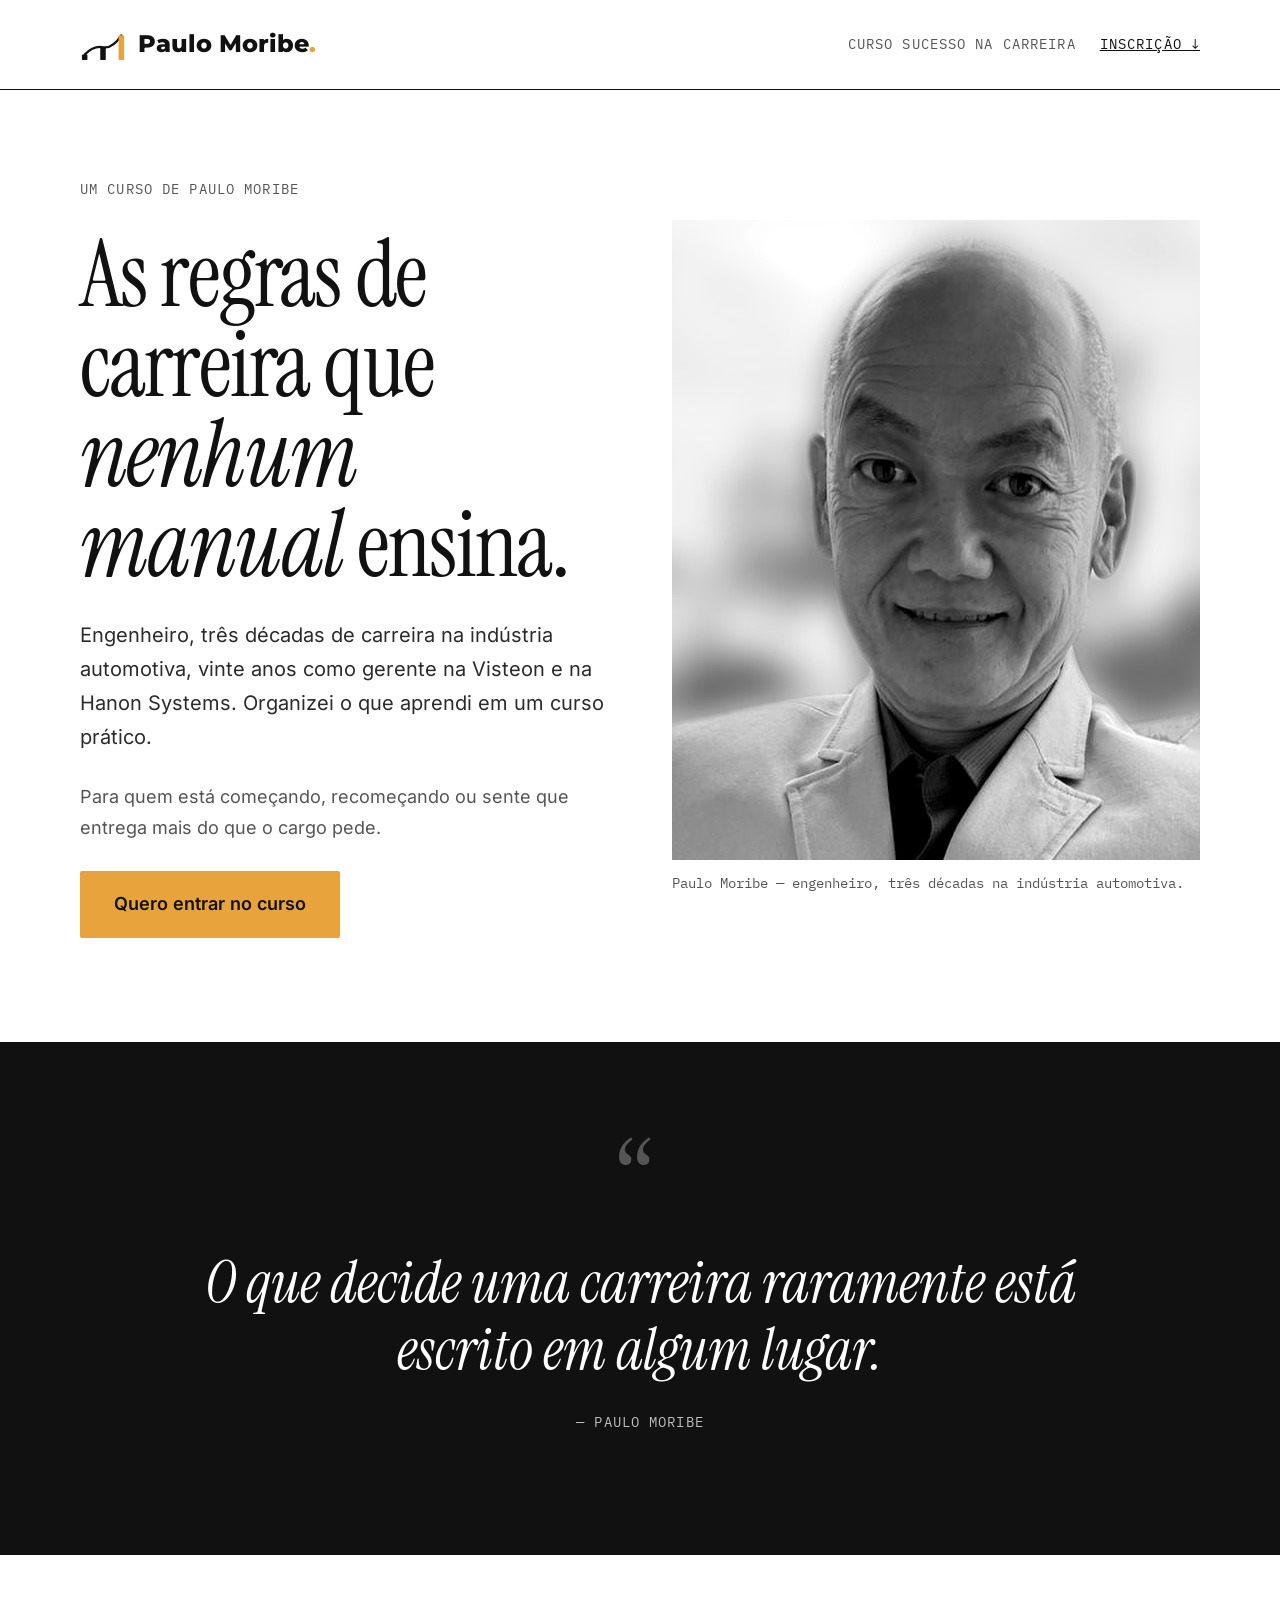
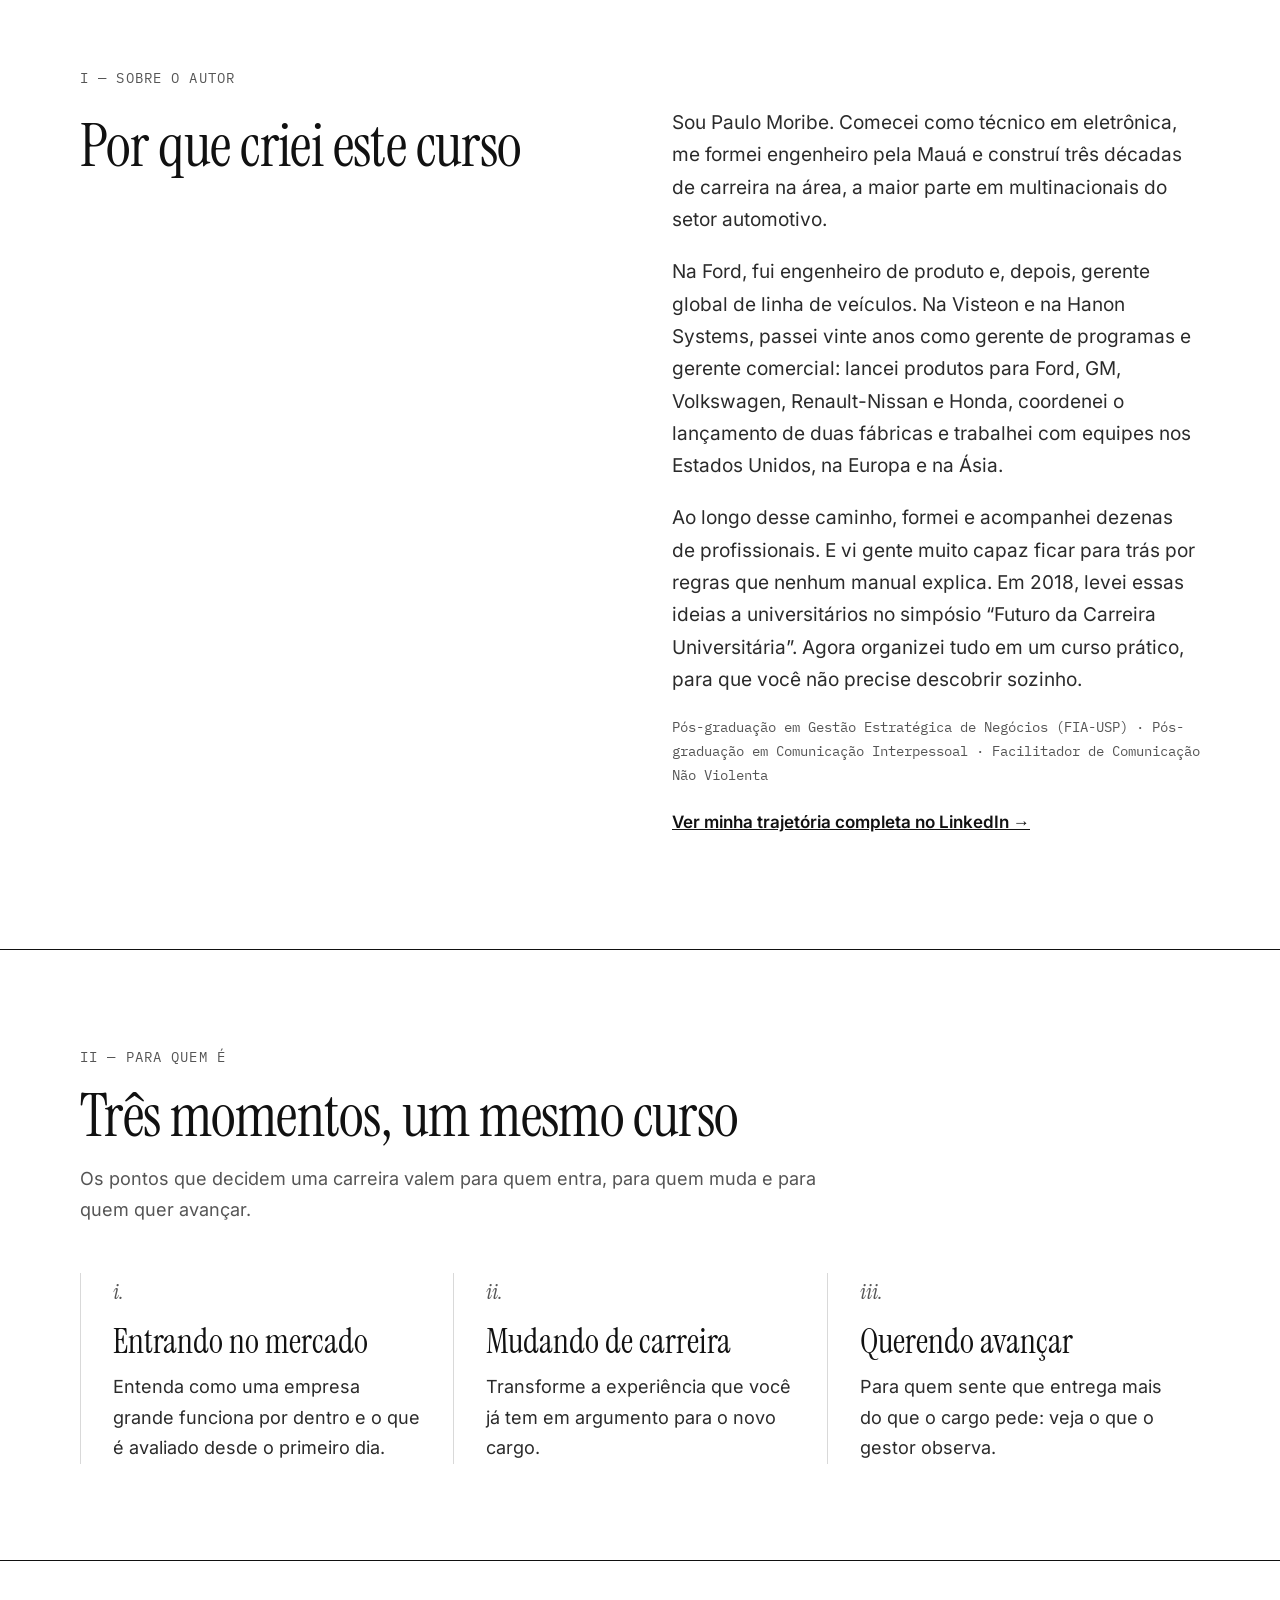
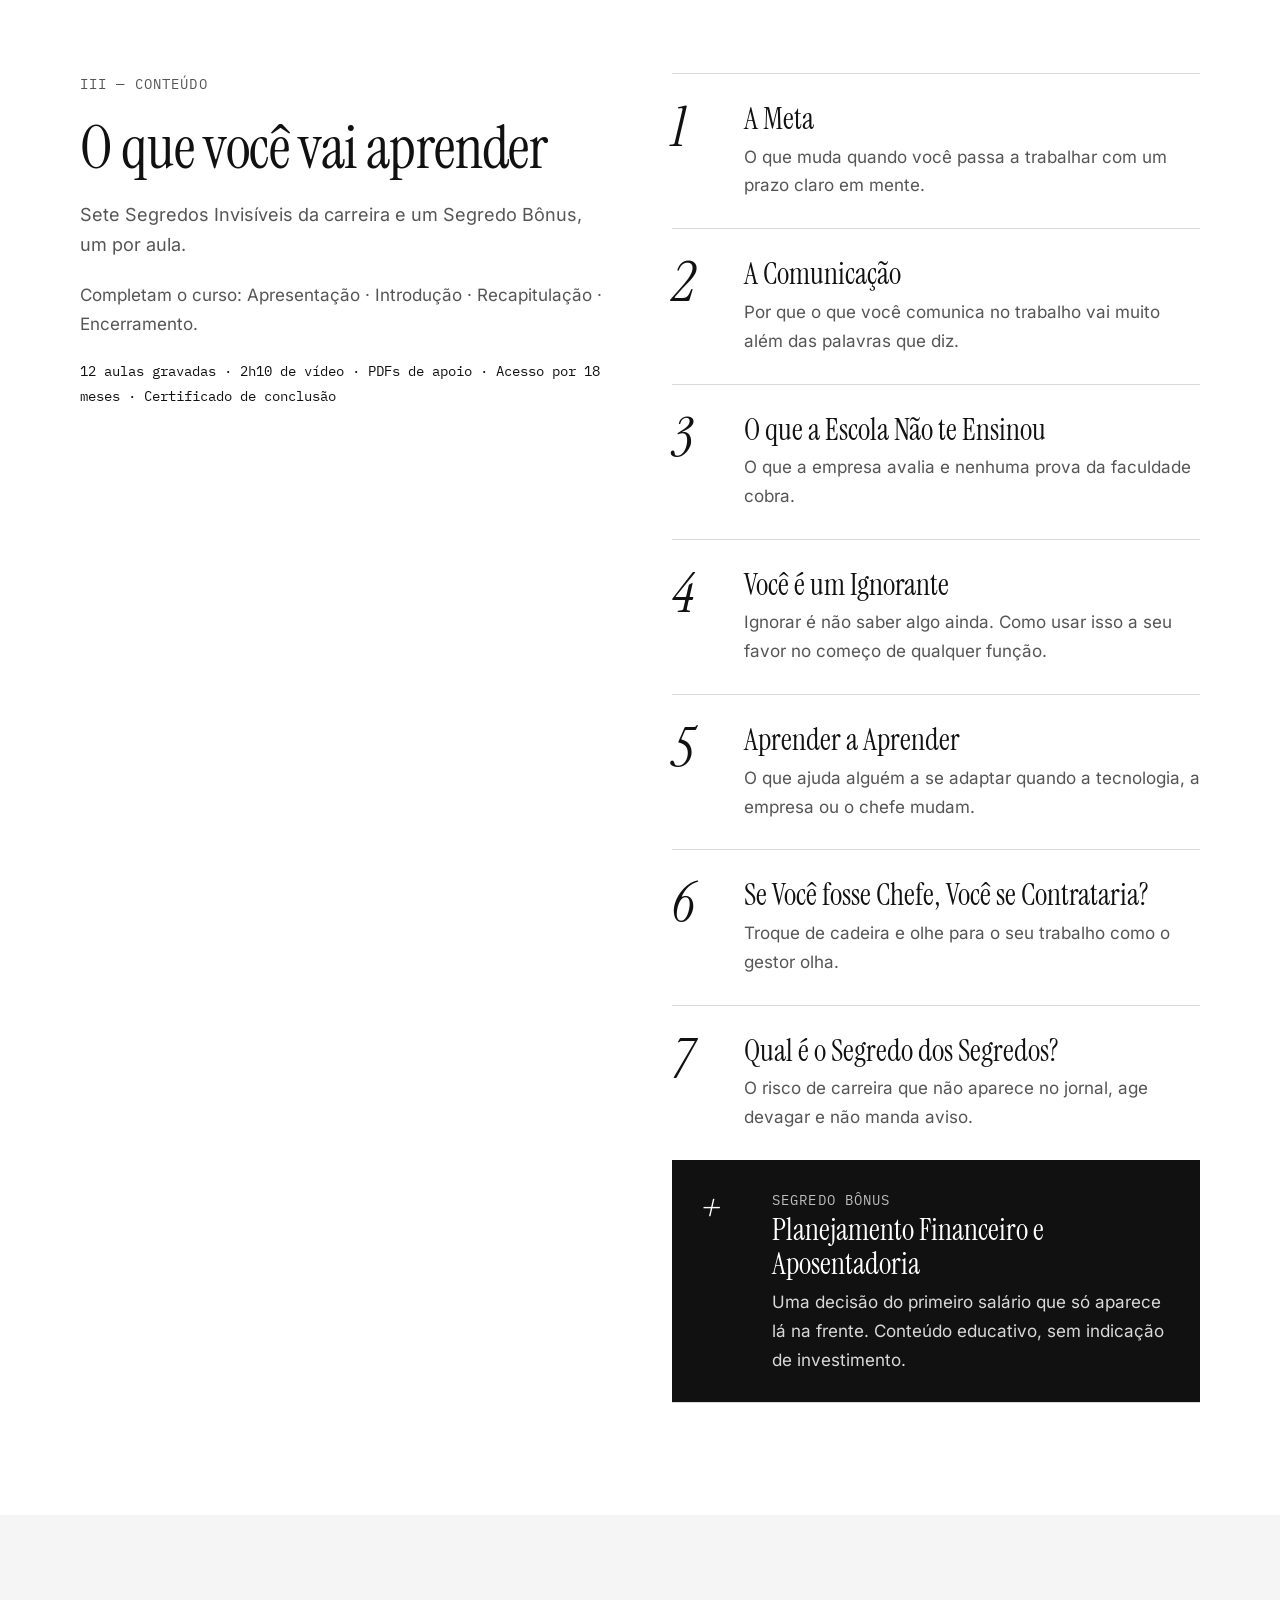
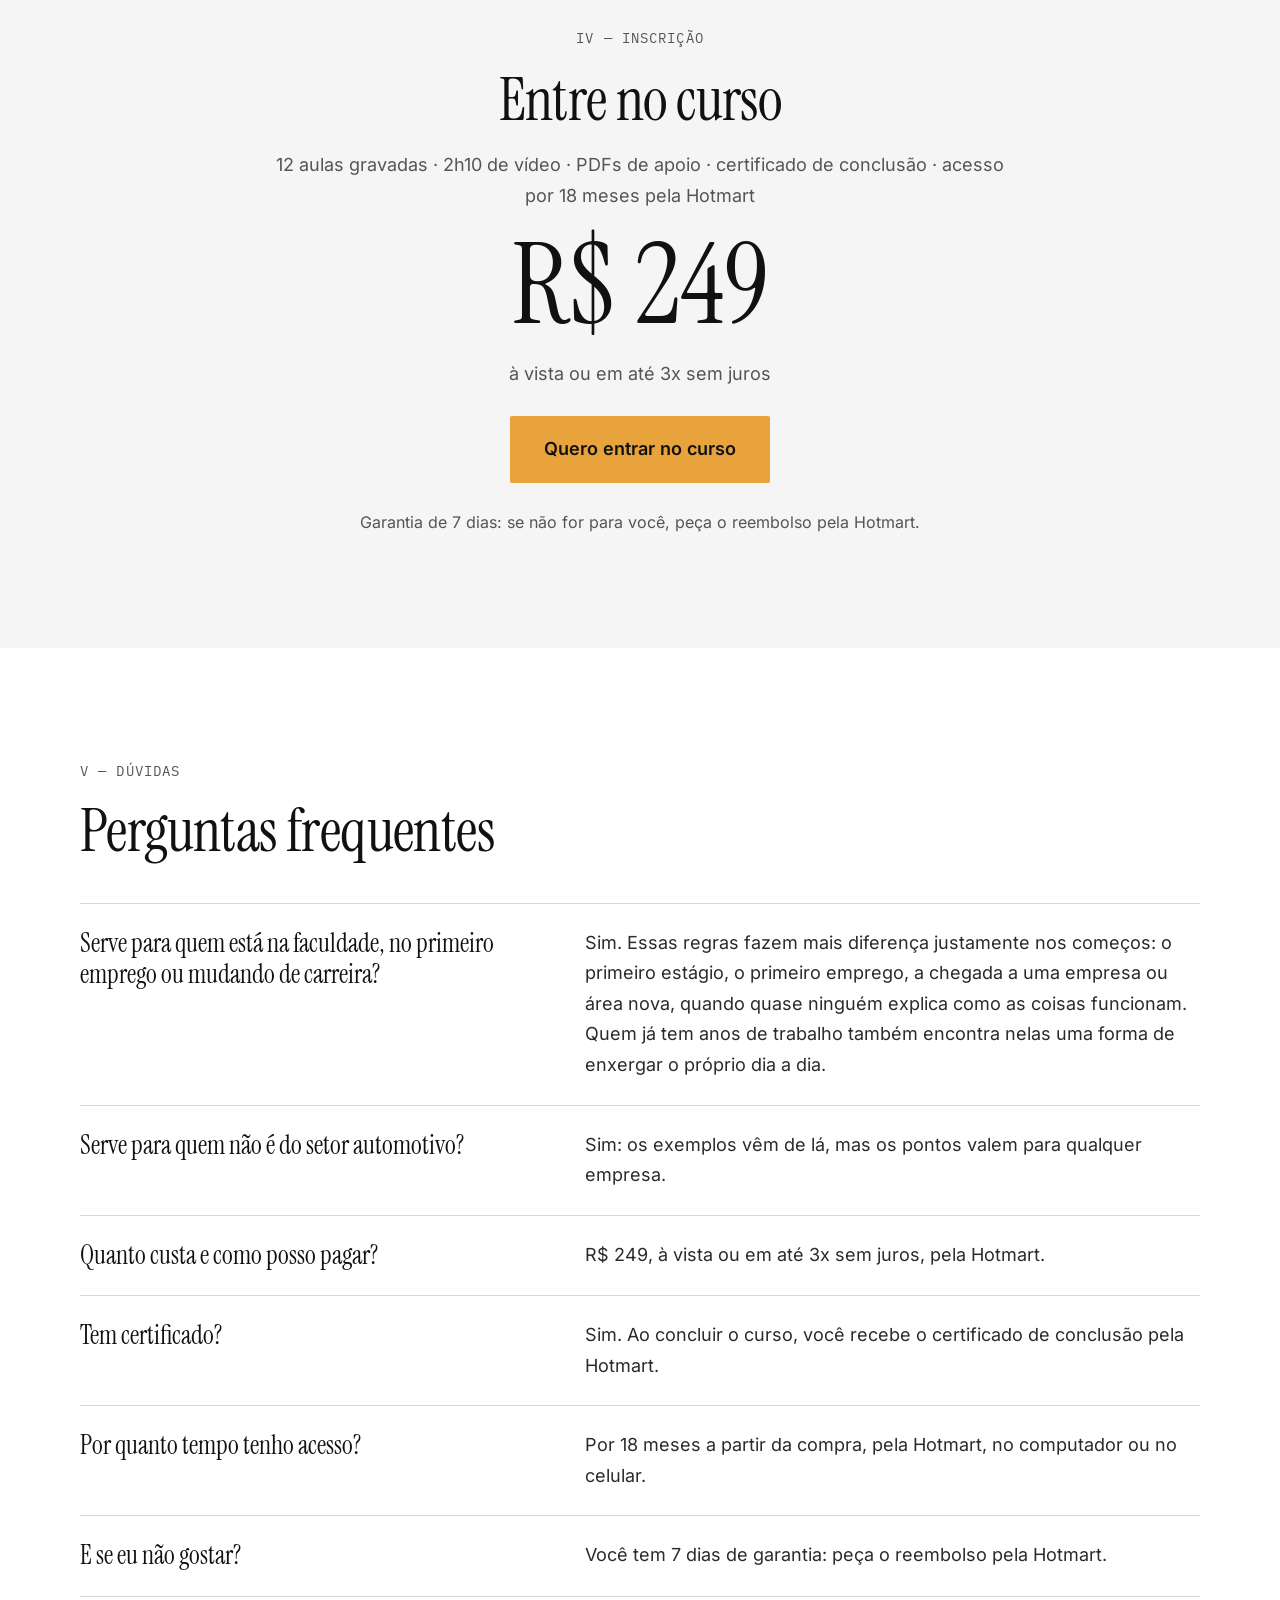
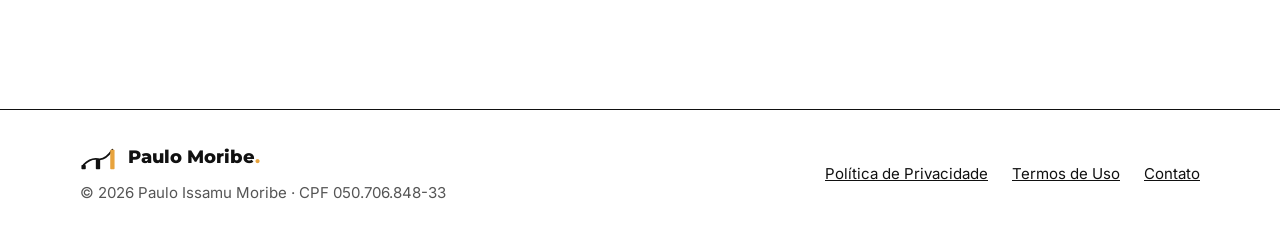
==== index.html @ 2896ed54 "Site do curso a partir da versão H3 Co-Authored-By: Claude Sonnet 5.5 <noreply@anthropic.com> Claude" ====
<!doctype html>
<html lang="pt-BR">
<head>
<meta charset="utf-8">
<meta name="viewport" content="width=device-width, initial-scale=1">
<title>Sucesso na Carreira — curso de Paulo Moribe</title>
<meta name="description" content="As regras de carreira que nenhum manual ensina. Curso online de Paulo Moribe: três décadas de carreira na indústria automotiva, em 12 aulas gravadas.">
<meta property="og:title" content="Sucesso na Carreira — curso de Paulo Moribe">
<meta property="og:description" content="As regras de carreira que nenhum manual ensina. Curso online de Paulo Moribe: três décadas de carreira na indústria automotiva, em 12 aulas gravadas.">
<meta property="og:type" content="website">
<meta property="og:image" content="assets/paulo.jpg">
<link rel="icon" href="data:image/svg+xml,%3Csvg xmlns='http://www.w3.org/2000/svg' viewBox='0 0 100 72'%3E%3Crect x='4' y='58' width='12' height='12' fill='%23111'/%3E%3Crect x='44' y='42' width='12' height='28' fill='%23111'/%3E%3Crect x='84' y='16' width='12' height='54' fill='%23E8A33D'/%3E%3C/svg%3E">
<link rel="preload" href="assets/fonts/instrument-serif-latin-400-normal.woff2" as="font" type="font/woff2" crossorigin>
<link rel="stylesheet" href="assets/site.css">
</head>
<body>
<nav class="top"><div class="wrap">
  <a class="brand" href="index.html"><svg width="46" height="33" viewBox="0 0 100 72" role="img" aria-label="Logo Paulo Moribe: arco passando por três apoios crescentes"><path d="M10 58 Q30 38 50 42 Q70 46 90 16" fill="none" stroke="#111111" stroke-width="5" stroke-linecap="round"></path><rect x="4" y="58" width="12" height="12" rx="2" fill="#111111"></rect><rect x="44" y="42" width="12" height="28" rx="2" fill="#111111"></rect><rect x="84" y="16" width="12" height="54" rx="2" fill="#E8A33D"></rect></svg><b>Paulo Moribe<i>.</i></b></a>
  <div class="right"><span class="mono">Curso Sucesso na Carreira</span><a class="go" href="index.html#oferta">Inscrição ↓</a></div>
</div></nav>

<header class="wrap hero">
  <div class="txt">
    <div class="mono">Um curso de Paulo Moribe</div>
    <h1>As regras de carreira que <em>nenhum manual</em> ensina.</h1>
    <p class="lead">Engenheiro, três décadas de carreira na indústria automotiva, vinte anos como gerente na Visteon e na Hanon Systems. Organizei o que aprendi em um curso prático.</p>
    <p class="sub">Para quem está começando, recomeçando ou sente que entrega mais do que o cargo pede.</p>
    <a class="btn" href="#oferta">Quero entrar no curso</a>
  </div>
  <figure><img src="assets/paulo.jpg" alt="Retrato de Paulo Moribe" width="640" height="640"><figcaption>Paulo Moribe — engenheiro, três décadas na indústria automotiva.</figcaption></figure>
</header>

<section class="quote"><div class="in">
  <div class="mark" aria-hidden="true">“</div>
  <p class="q">O que decide uma carreira raramente está escrito em algum lugar.</p>
  <div class="by">— Paulo Moribe</div>
</div></section>

<section class="wrap about" id="autor">
  <div class="l">
    <div class="mono">I — Sobre o autor</div>
    <h2>Por que criei este curso</h2>
    <div class="video" data-video="video_apresentacao_youtube_id" hidden></div>
  </div>
  <div class="r">
    <p>Sou Paulo Moribe. Comecei como técnico em eletrônica, me formei engenheiro pela Mauá e construí três décadas de carreira na área, a maior parte em multinacionais do setor automotivo.</p>
    <p>Na Ford, fui engenheiro de produto e, depois, gerente global de linha de veículos. Na Visteon e na Hanon Systems, passei vinte anos como gerente de programas e gerente comercial: lancei produtos para Ford, GM, Volkswagen, Renault-Nissan e Honda, coordenei o lançamento de duas fábricas e trabalhei com equipes nos Estados Unidos, na Europa e na Ásia.</p>
    <p>Ao longo desse caminho, formei e acompanhei dezenas de profissionais. E vi gente muito capaz ficar para trás por regras que nenhum manual explica. Em 2018, levei essas ideias a universitários no simpósio “Futuro da Carreira Universitária”. Agora organizei tudo em um curso prático, para que você não precise descobrir sozinho.</p>
    <p class="cred">Pós-graduação em Gestão Estratégica de Negócios (FIA-USP) · Pós-graduação em Comunicação Interpessoal · Facilitador de Comunicação Não Violenta</p>
    <p style="font-size:17px"><a href="https://www.linkedin.com/in/paulo-issamu-moribe-567b402/" target="_blank" rel="noopener" style="font-weight:600">Ver minha trajetória completa no LinkedIn →</a></p>
  </div>
</section>

<section class="three"><div class="wrap">
  <div class="head"><div class="mono">II — Para quem é</div><h2>Três momentos, um mesmo curso</h2><p>Os pontos que decidem uma carreira valem para quem entra, para quem muda e para quem quer avançar.</p></div>
  <div class="cols">
    <div class="col"><div class="n">i.</div><h3>Entrando no mercado</h3><p>Entenda como uma empresa grande funciona por dentro e o que é avaliado desde o primeiro dia.</p></div>
    <div class="col"><div class="n">ii.</div><h3>Mudando de carreira</h3><p>Transforme a experiência que você já tem em argumento para o novo cargo.</p></div>
    <div class="col"><div class="n">iii.</div><h3>Querendo avançar</h3><p>Para quem sente que entrega mais do que o cargo pede: veja o que o gestor observa.</p></div>
  </div>
</div></section>

<section class="content"><div class="wrap">
  <div class="grid">
    <div class="l">
      <div class="mono">III — Conteúdo</div>
      <h2>O que você vai aprender</h2>
      <p style="color:#555">Sete Segredos Invisíveis da carreira e um Segredo Bônus, um por aula.</p>
      <p style="font-size:17px;color:#555">Completam o curso: Apresentação · Introdução · Recapitulação · Encerramento.</p>
      <p class="meta">12 aulas gravadas · 2h10 de vídeo · PDFs de apoio · Acesso por 18 meses · Certificado de conclusão</p>
    </div>
    <div class="secrets"><div class="secret"><div class="num">1</div><div><div class="t">A Meta</div><div class="d">O que muda quando você passa a trabalhar com um prazo claro em mente.</div></div></div><div class="secret"><div class="num">2</div><div><div class="t">A Comunicação</div><div class="d">Por que o que você comunica no trabalho vai muito além das palavras que diz.</div></div></div><div class="secret"><div class="num">3</div><div><div class="t">O que a Escola Não te Ensinou</div><div class="d">O que a empresa avalia e nenhuma prova da faculdade cobra.</div></div></div><div class="secret"><div class="num">4</div><div><div class="t">Você é um Ignorante</div><div class="d">Ignorar é não saber algo ainda. Como usar isso a seu favor no começo de qualquer função.</div></div></div><div class="secret"><div class="num">5</div><div><div class="t">Aprender a Aprender</div><div class="d">O que ajuda alguém a se adaptar quando a tecnologia, a empresa ou o chefe mudam.</div></div></div><div class="secret"><div class="num">6</div><div><div class="t">Se Você fosse Chefe, Você se Contrataria?</div><div class="d">Troque de cadeira e olhe para o seu trabalho como o gestor olha.</div></div></div><div class="secret"><div class="num">7</div><div><div class="t">Qual é o Segredo dos Segredos?</div><div class="d">O risco de carreira que não aparece no jornal, age devagar e não manda aviso.</div></div></div><div class="secret bonus"><div class="num">+</div><div><div class="tag">Segredo Bônus</div><div class="t">Planejamento Financeiro e Aposentadoria</div><div class="d">Uma decisão do primeiro salário que só aparece lá na frente. Conteúdo educativo, sem indicação de investimento.</div></div></div></div>
  </div>
  <div class="sample" data-video-wrap hidden><div class="video" data-video="video_amostra_youtube_id" hidden></div></div>
</div></section>

<section class="offer" id="oferta"><div class="in">
  <div class="mono">IV — Inscrição</div>
  <h2>Entre no curso</h2>
  <p class="incl">12 aulas gravadas · 2h10 de vídeo · PDFs de apoio · certificado de conclusão · acesso por 18 meses pela Hotmart</p>
  <div class="price" data-fill="preco">R$ 249</div>
  <p class="pay" data-fill="parcelamento">à vista ou em até 3x sem juros</p>
  <div style="margin-top:8px"><a class="btn" data-buy href="https://pay.hotmart.com/A104826464F" target="_blank" rel="noopener">Quero entrar no curso</a></div>
  <p class="guar">Garantia de 7 dias: se não for para você, peça o reembolso pela Hotmart.</p>
</div></section>

<section class="faq"><div class="wrap">
  <div class="head"><div class="mono">V — Dúvidas</div><h2>Perguntas frequentes</h2></div>
  <div class="list"><div class="row"><div class="qu">Serve para quem está na faculdade, no primeiro emprego ou mudando de carreira?</div><div>Sim. Essas regras fazem mais diferença justamente nos começos: o primeiro estágio, o primeiro emprego, a chegada a uma empresa ou área nova, quando quase ninguém explica como as coisas funcionam. Quem já tem anos de trabalho também encontra nelas uma forma de enxergar o próprio dia a dia.</div></div><div class="row"><div class="qu">Serve para quem não é do setor automotivo?</div><div>Sim: os exemplos vêm de lá, mas os pontos valem para qualquer empresa.</div></div><div class="row"><div class="qu">Quanto custa e como posso pagar?</div><div>R$ 249, à vista ou em até 3x sem juros, pela Hotmart.</div></div><div class="row"><div class="qu">Tem certificado?</div><div>Sim. Ao concluir o curso, você recebe o certificado de conclusão pela Hotmart.</div></div><div class="row"><div class="qu">Por quanto tempo tenho acesso?</div><div>Por 18 meses a partir da compra, pela Hotmart, no computador ou no celular.</div></div><div class="row"><div class="qu">E se eu não gostar?</div><div>Você tem 7 dias de garantia: peça o reembolso pela Hotmart.</div></div></div>
</div></section>
<footer><div class="wrap">
  <div class="l"><a class="brand" href="index.html"><svg width="36" height="26" viewBox="0 0 100 72" role="img" aria-label="Logo Paulo Moribe: arco passando por três apoios crescentes"><path d="M10 58 Q30 38 50 42 Q70 46 90 16" fill="none" stroke="#111111" stroke-width="5" stroke-linecap="round"></path><rect x="4" y="58" width="12" height="12" rx="2" fill="#111111"></rect><rect x="44" y="42" width="12" height="28" rx="2" fill="#111111"></rect><rect x="84" y="16" width="12" height="54" rx="2" fill="#E8A33D"></rect></svg><b>Paulo Moribe<i>.</i></b></a>
  <div>© 2026 Paulo Issamu Moribe · CPF 050.706.848-33<span id="endereco-rodape"></span></div></div>
  <div class="links"><a href="privacidade.html">Política de Privacidade</a><a href="termos.html">Termos de Uso</a><a href="contato.html">Contato</a><button id="cookie-pref" type="button">Preferências de cookies</button></div>
</div></footer>
<div id="cookies" role="dialog" aria-label="Aviso de cookies"><div class="in">
  <p>Usamos cookies de publicidade (Pixel da Meta) para medir os anúncios do curso, somente se você aceitar. Veja a <a href="privacidade.html">Política de Privacidade</a>.</p>
  <div class="bt"><button id="cookie-nao" type="button">Recusar</button><button id="cookie-sim" type="button">Aceitar</button></div>
</div></div>
<script src="assets/site.js" defer></script>
</body>
</html>
---- assets/site.css ----
@font-face{font-family:'Instrument Serif';font-style:normal;font-weight:400;font-display:swap;src:url(fonts/instrument-serif-latin-400-normal.woff2) format('woff2')}
@font-face{font-family:'Instrument Serif';font-style:italic;font-weight:400;font-display:swap;src:url(fonts/instrument-serif-latin-400-italic.woff2) format('woff2')}
@font-face{font-family:'Inter';font-style:normal;font-weight:100 900;font-display:swap;src:url(fonts/inter-latin-wght-normal.woff2) format('woff2')}
@font-face{font-family:'IBM Plex Mono';font-style:normal;font-weight:400;font-display:swap;src:url(fonts/ibm-plex-mono-latin-400-normal.woff2) format('woff2')}
@font-face{font-family:'Montserrat';font-style:normal;font-weight:800;font-display:swap;src:url(fonts/montserrat-latin-800-normal.woff2) format('woff2')}

*{box-sizing:border-box}
html{scroll-behavior:smooth}
body{margin:0;font-family:'Inter',sans-serif;font-size:18px;line-height:1.7;color:#2B2B2B;background:#fff}
a{color:#111}a:hover{color:#000}
img{max-width:100%}
.wrap{max-width:1200px;margin:0 auto;padding:0 40px}
.mono{font-family:'IBM Plex Mono',monospace;font-size:14px;letter-spacing:.08em;text-transform:uppercase;color:#555}
.serif{font-family:'Instrument Serif',serif;font-weight:400;color:#111}
h1,h2,h3{margin:0}
h1{font-family:'Instrument Serif',serif;font-weight:400;font-size:clamp(46px,7.4vw,92px);line-height:.98;letter-spacing:-.02em;color:#111}
h2{font-family:'Instrument Serif',serif;font-weight:400;font-size:clamp(38px,5vw,60px);line-height:1.05;letter-spacing:-.01em;color:#111}
h3{font-family:'Instrument Serif',serif;font-weight:400;font-size:34px;line-height:1.1;color:#111}
p{margin:0}
.btn{display:inline-block;font-family:'Inter',sans-serif;font-weight:600;font-size:18px;color:#111;background:#E8A33D;padding:18px 34px;border-radius:2px;text-decoration:none;border:0;cursor:pointer}
.btn:hover{color:#000;background:#dc9830}
.btn-line{background:transparent;border:1px solid #111;color:#111}
.btn-line:hover{background:#111;color:#fff}

nav.top{border-bottom:1px solid #111}
nav.top .wrap{padding-top:24px;padding-bottom:24px;display:flex;justify-content:space-between;align-items:center;gap:16px;flex-wrap:wrap}
.brand{display:flex;align-items:center;gap:12px;text-decoration:none}
.brand b{font-family:'Montserrat',sans-serif;font-weight:800;font-size:24px;color:#111}
.brand b i{font-style:normal;color:#E8A33D}
nav.top .right{display:flex;gap:24px;align-items:center}
nav.top a.go{font-family:'IBM Plex Mono',monospace;font-size:14px;letter-spacing:.08em;text-transform:uppercase;color:#111}

.hero{display:grid;grid-template-columns:repeat(auto-fit,minmax(min(100%,360px),1fr));gap:64px;align-items:center;padding-top:88px;padding-bottom:104px}
.hero .txt{display:flex;flex-direction:column;gap:28px;align-items:flex-start}
.hero .lead{font-size:20px;max-width:540px}
.hero .sub{color:#555;max-width:520px}
figure{margin:0;display:flex;flex-direction:column;gap:12px}
figure img{width:100%;aspect-ratio:3/4;object-fit:cover;display:block;filter:grayscale(1)}
figcaption{font-family:'IBM Plex Mono',monospace;font-size:14px;color:#555}

.quote{background:#111;color:#fff}
.quote .in{max-width:1000px;margin:0 auto;padding:120px 40px;text-align:center;display:flex;flex-direction:column;gap:28px;align-items:center}
.quote .mark{font-family:'Instrument Serif',serif;font-size:120px;line-height:.5;color:#555}
.quote p.q{font-family:'Instrument Serif',serif;font-style:italic;font-size:clamp(34px,5vw,58px);line-height:1.15}
.quote .by{font-family:'IBM Plex Mono',monospace;font-size:14px;letter-spacing:.08em;text-transform:uppercase;color:#BDBDBD}

.about{display:grid;grid-template-columns:repeat(auto-fit,minmax(min(100%,360px),1fr));gap:64px;align-items:start;padding-top:112px;padding-bottom:112px}
.about .l{display:flex;flex-direction:column;gap:24px}
.about .r{display:flex;flex-direction:column;gap:20px;padding-top:40px;font-size:19px}
.about .cred{font-family:'IBM Plex Mono',monospace;font-size:14px;line-height:1.7;color:#555}
.video{position:relative;aspect-ratio:16/9;background:#111}
.video iframe{position:absolute;inset:0;width:100%;height:100%;border:0}

.three{border-top:1px solid #111;border-bottom:1px solid #111}
.three .wrap{padding-top:96px;padding-bottom:96px}
.three .head{display:flex;flex-direction:column;gap:16px;margin-bottom:48px;max-width:760px}
.three .head p{color:#555}
.cols{display:grid;grid-template-columns:repeat(auto-fit,minmax(min(100%,300px),1fr));gap:32px 0}
.col{display:flex;flex-direction:column;gap:12px;padding:0 32px;border-left:1px solid #D9D9D9}
.col .n{font-family:'Instrument Serif',serif;font-style:italic;font-size:22px;color:#555}

.content .wrap{padding-top:112px;padding-bottom:112px}
.content .grid{display:grid;grid-template-columns:repeat(auto-fit,minmax(min(100%,340px),1fr));gap:64px;align-items:start}
.content .l{display:flex;flex-direction:column;gap:20px}
.content .l .meta{font-family:'IBM Plex Mono',monospace;font-size:14px;line-height:1.8;color:#111}
.secrets{border-bottom:1px solid #D9D9D9}
.secret{display:flex;gap:24px;padding:28px 0;border-top:1px solid #D9D9D9}
.secret .num{font-family:'Instrument Serif',serif;font-style:italic;font-size:56px;line-height:.9;color:#111;min-width:48px}
.secret .t{font-family:'Instrument Serif',serif;font-size:30px;line-height:1.15;color:#111}
.secret .d{font-size:17px;color:#555;margin-top:6px}
.secret.bonus{padding:28px;border-top:1px solid #111;background:#111;color:#fff}
.secret.bonus .num{font-size:40px;line-height:1;color:#fff}
.secret.bonus .t{color:#fff}
.secret.bonus .d{color:#D9D9D9}
.secret.bonus .tag{font-family:'IBM Plex Mono',monospace;font-size:14px;letter-spacing:.08em;text-transform:uppercase;color:#BDBDBD}
.sample{margin-top:72px}

.offer{background:#F5F5F5}
.offer .in{max-width:820px;margin:0 auto;padding:112px 40px;display:flex;flex-direction:column;align-items:center;gap:18px;text-align:center}
.offer .incl{color:#555}
.offer .price{font-family:'Instrument Serif',serif;font-size:clamp(76px,12vw,112px);line-height:1;color:#111}
.offer .pay{font-size:18px;color:#555}
.offer .guar{font-size:16px;color:#555;margin-top:8px}

.faq .wrap{padding-top:112px;padding-bottom:112px}
.faq .head{display:flex;flex-direction:column;gap:16px;margin-bottom:40px}
.faq .list{border-bottom:1px solid #D9D9D9}
.faq .row{padding:24px 0;border-top:1px solid #D9D9D9;display:grid;grid-template-columns:1fr 1.3fr;gap:32px}
.faq .row .qu{font-family:'Instrument Serif',serif;font-size:26px;line-height:1.2;color:#111}

footer{border-top:1px solid #111}
footer .wrap{padding-top:32px;padding-bottom:32px;display:flex;justify-content:space-between;gap:16px;flex-wrap:wrap;align-items:center;font-size:15px;color:#555}
footer .brand b{font-size:18px}
footer .l{display:flex;flex-direction:column;gap:8px}
footer .links{display:flex;gap:24px;flex-wrap:wrap}
footer .links button{background:none;border:0;padding:0;font:inherit;color:#111;text-decoration:underline;cursor:pointer}

.legal{max-width:820px;margin:0 auto;padding:72px 40px 96px}
.legal h1{font-size:clamp(40px,6vw,64px);margin-bottom:12px}
.legal h2{font-size:34px;margin:40px 0 12px}
.legal h3{font-size:26px;margin:28px 0 8px}
.legal p,.legal li{font-size:17px;margin:0 0 12px}
.legal ul{padding-left:22px;margin:0 0 12px}
.legal table{border-collapse:collapse;width:100%;font-size:15px;margin:12px 0 20px}
.legal th,.legal td{border:1px solid #D9D9D9;padding:10px;text-align:left;vertical-align:top;line-height:1.5}
.legal th{background:#F5F5F5}
.legal .back{font-family:'IBM Plex Mono',monospace;font-size:14px;letter-spacing:.08em;text-transform:uppercase}
.legal .upd{color:#555;font-size:15px}

#cookies{position:fixed;left:0;right:0;bottom:0;background:#111;color:#fff;padding:20px 24px;z-index:50;display:none}
#cookies .in{max-width:1100px;margin:0 auto;display:flex;gap:24px;align-items:center;flex-wrap:wrap;justify-content:space-between}
#cookies p{font-size:15px;line-height:1.5;max-width:640px}
#cookies a{color:#fff}
#cookies .bt{display:flex;gap:12px}
#cookies button{font:600 16px 'Inter',sans-serif;padding:12px 28px;min-width:130px;border-radius:2px;cursor:pointer;border:1px solid #fff;background:#fff;color:#111}

@media (max-width:720px){
  .wrap,.quote .in,.offer .in,.legal{padding-left:22px;padding-right:22px}
  body{font-size:17px}
  .hero{padding-top:48px;padding-bottom:64px;gap:40px}
  .hero .lead{font-size:18px}
  .quote .in{padding-top:72px;padding-bottom:72px}
  .quote .mark{font-size:80px}
  .about,.content .wrap{padding-top:64px;padding-bottom:64px}
  .about .r{padding-top:0;font-size:17px}
  .three .wrap{padding-top:64px;padding-bottom:64px}
  .col{padding:0 20px}
  .secret{gap:16px}.secret .num{font-size:44px;min-width:36px}.secret .t{font-size:25px}
  .offer .in{padding-top:72px;padding-bottom:72px}
  .faq .wrap{padding-top:64px;padding-bottom:64px}
  .faq .row{grid-template-columns:1fr;gap:10px}
  .btn{display:block;text-align:center}
  .hero .txt .btn{width:100%}
  nav.top .right .mono{display:none}
  .legal table{font-size:13px}
}
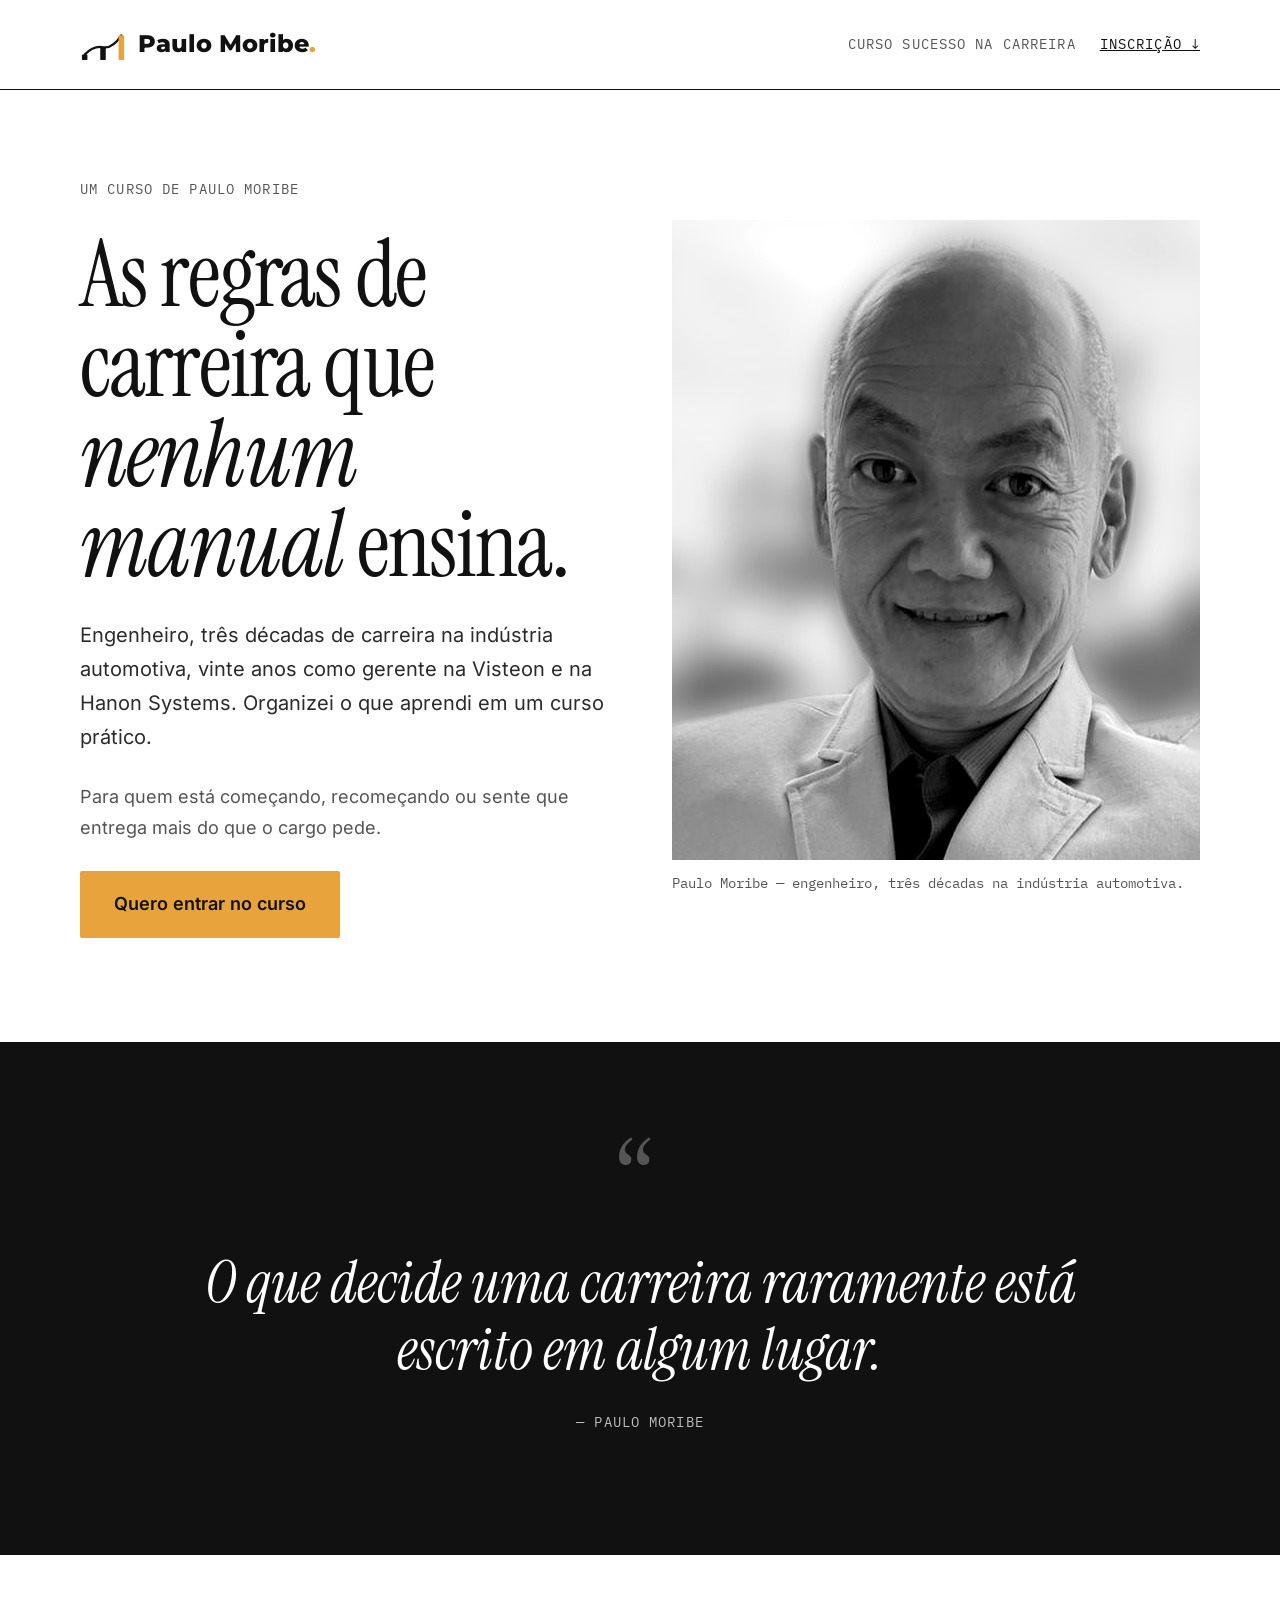
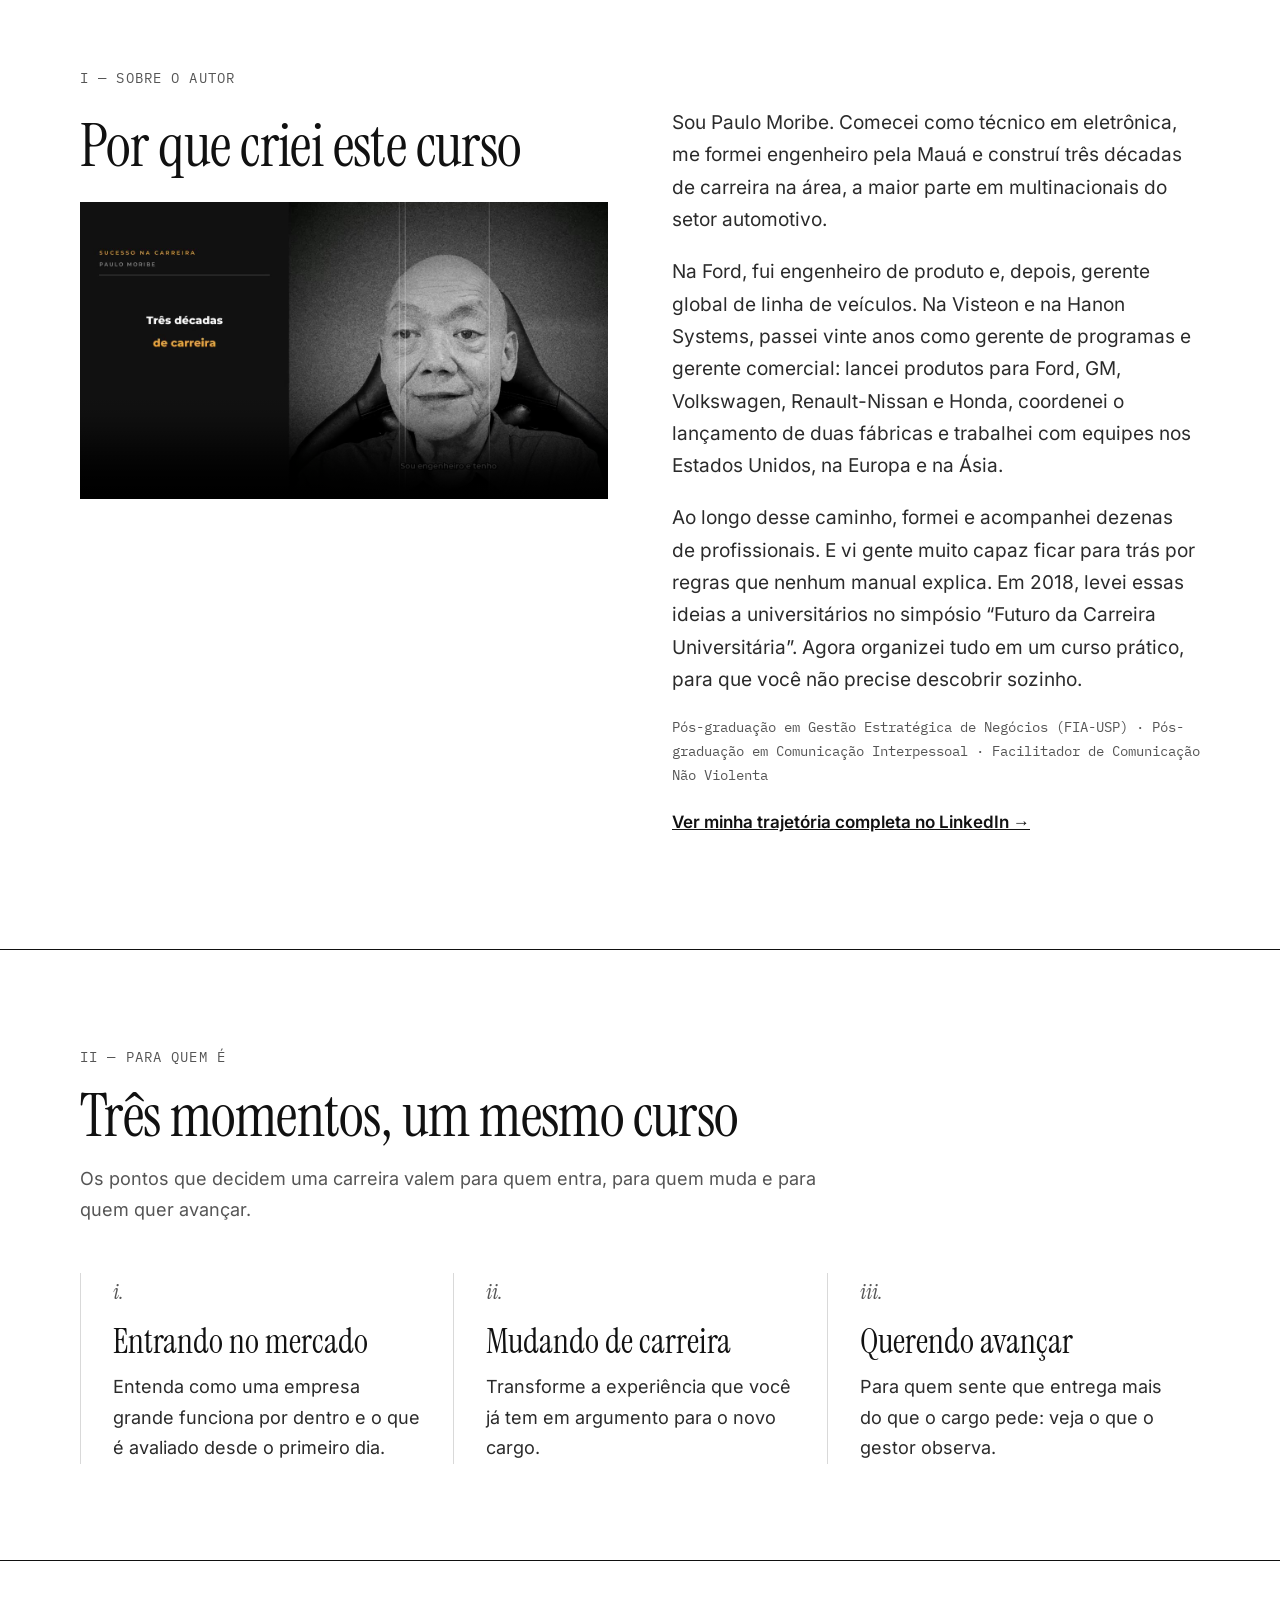
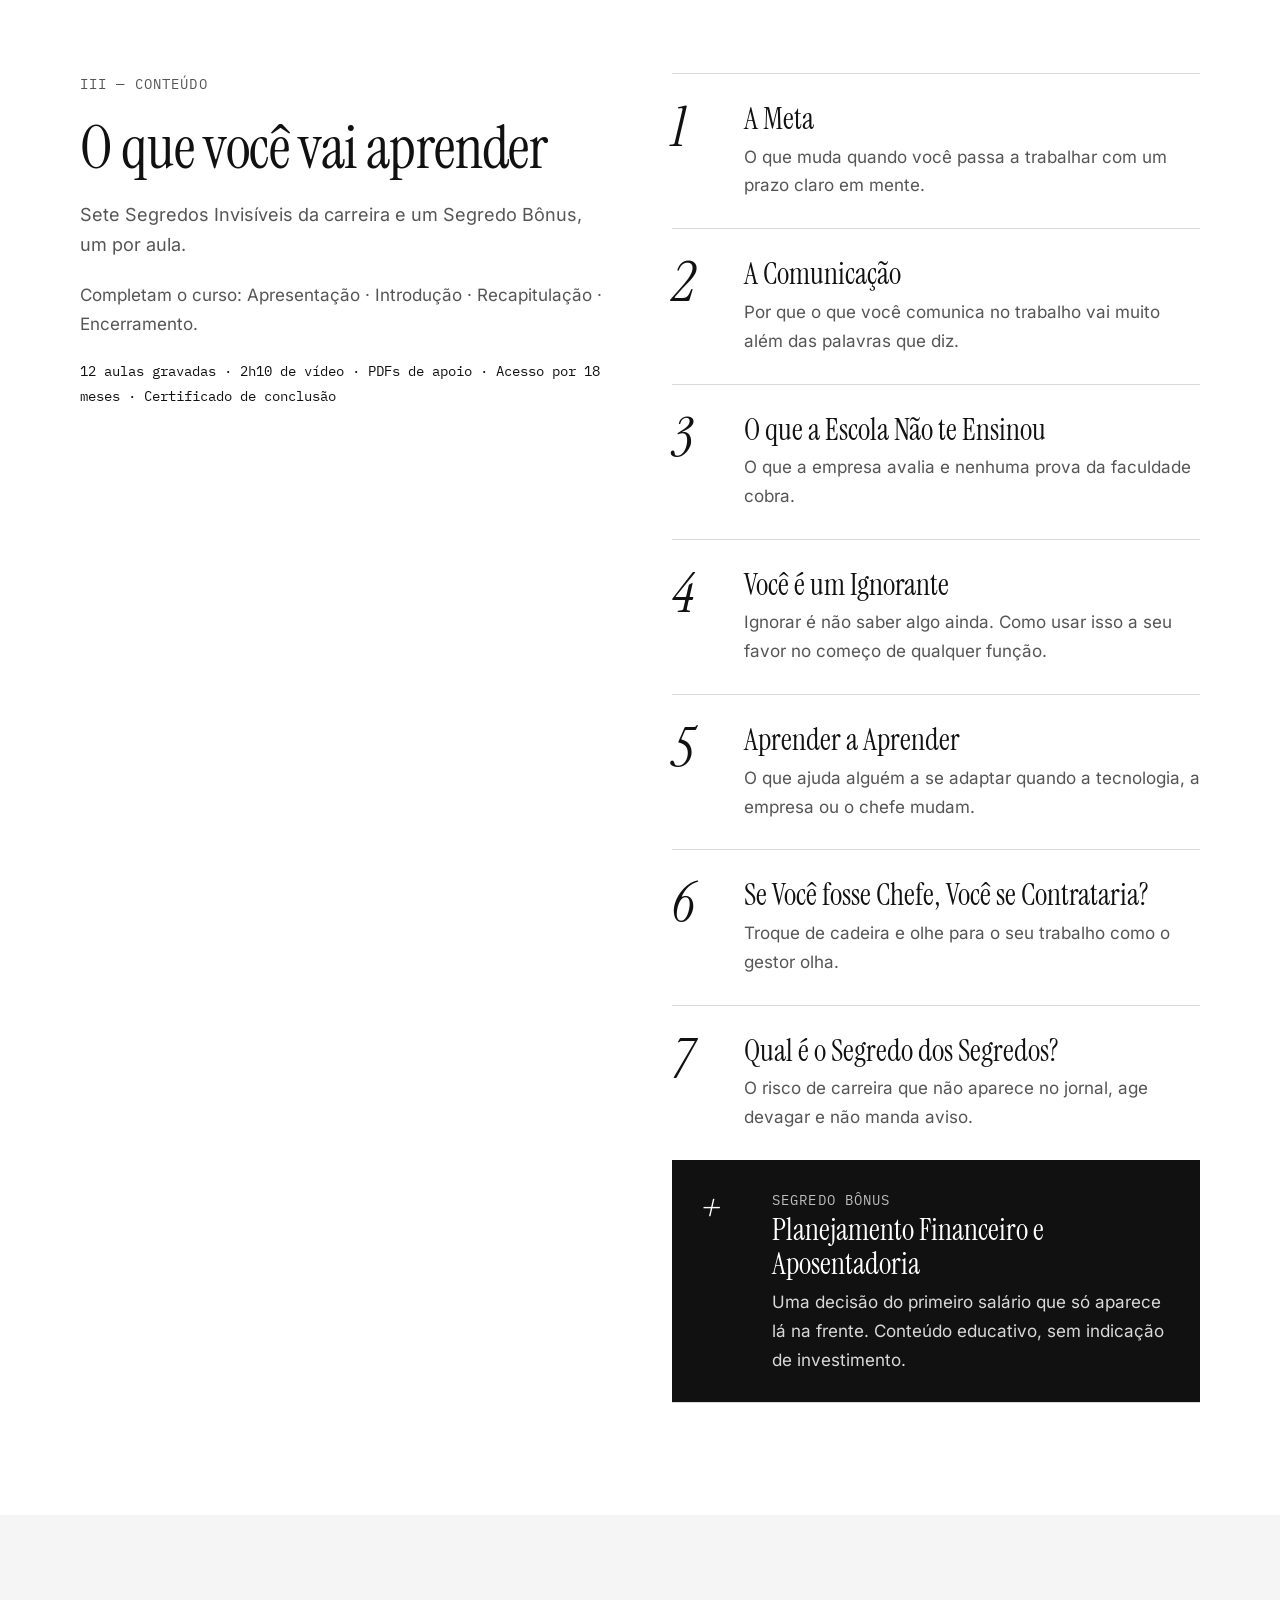
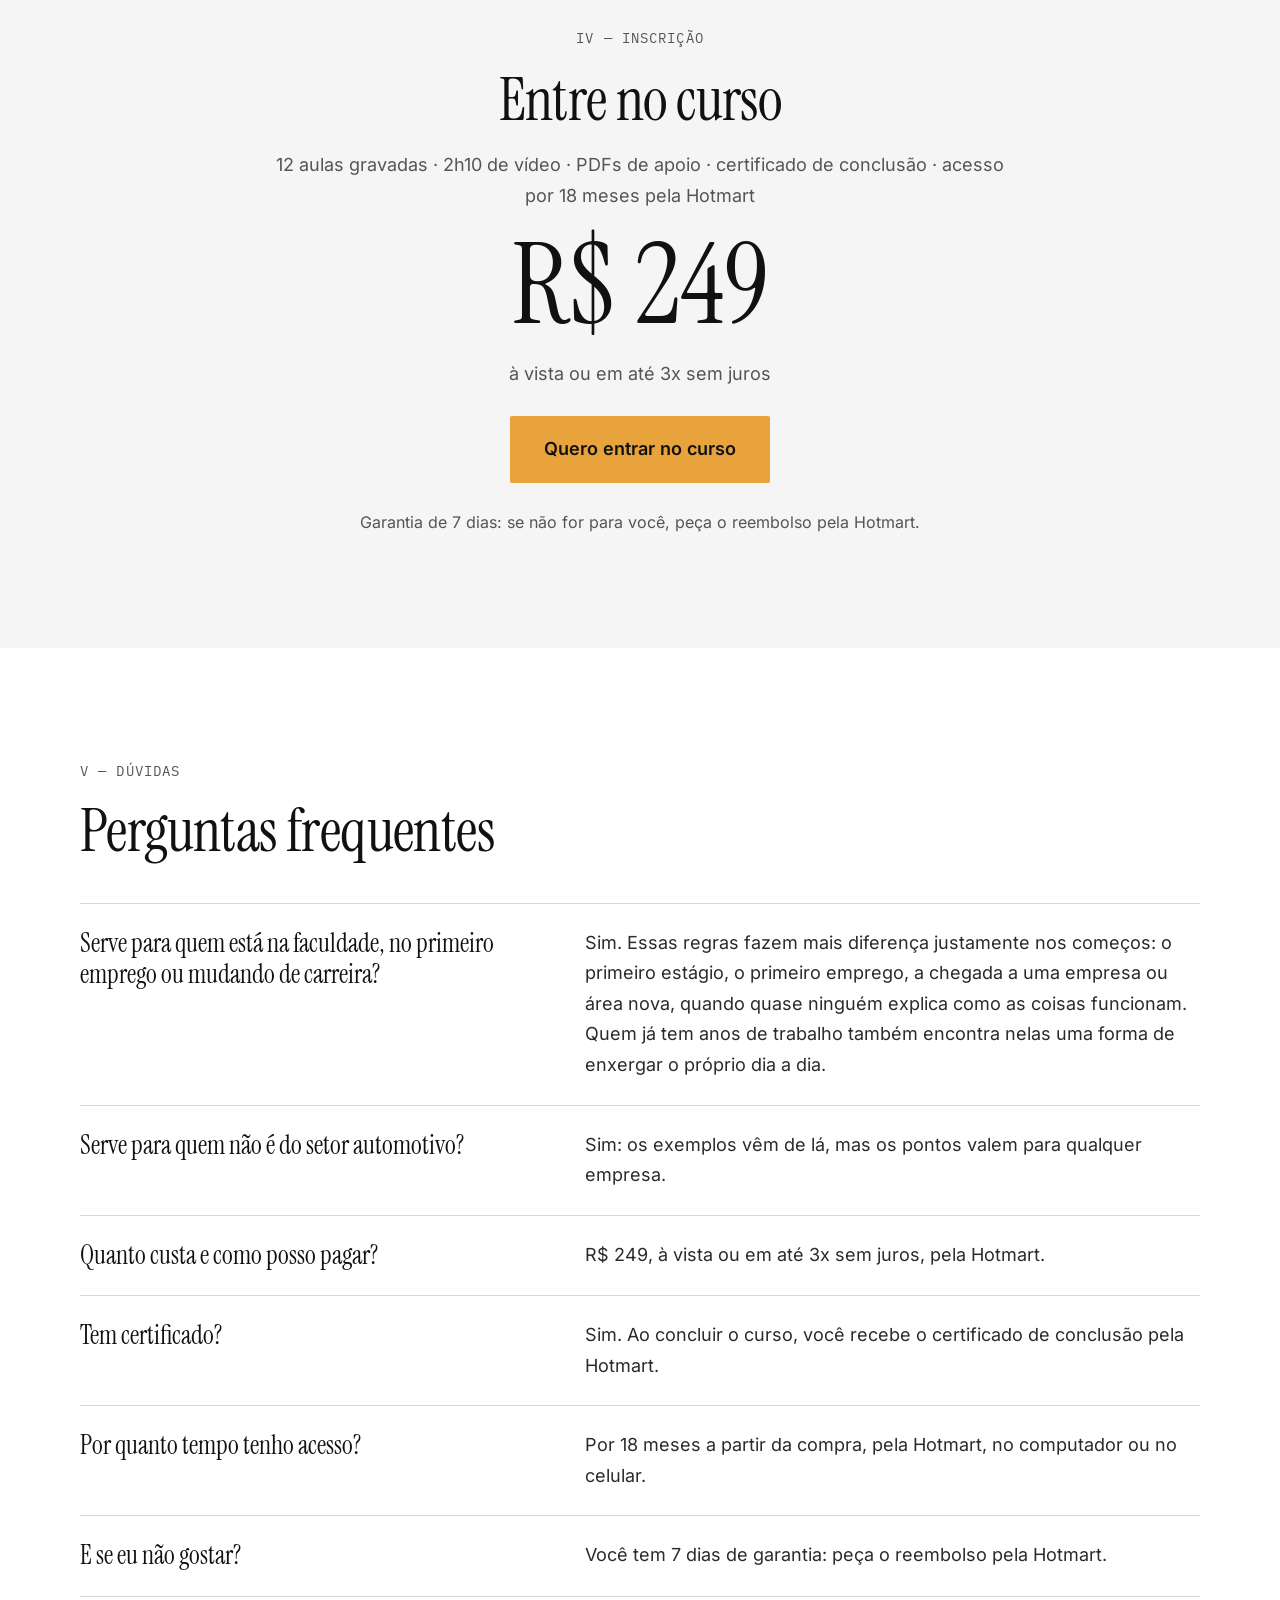
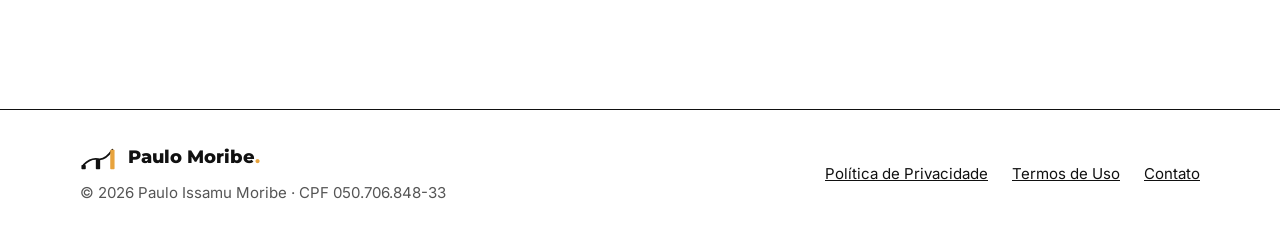
==== commit 7616dbb7: "Vídeo de apresentação na landing (arquivo próprio, 720p) Co-Authored-By: Claude Sonnet 5.5 <noreply@" ====
--- a/index.html
+++ b/index.html
@@ -40,7 +40,7 @@
   <div class="l">
     <div class="mono">I — Sobre o autor</div>
     <h2>Por que criei este curso</h2>
-    <div class="video" data-video="video_apresentacao_youtube_id" hidden></div>
+    <div class="video" data-video="apresentacao" hidden></div>
   </div>
   <div class="r">
     <p>Sou Paulo Moribe. Comecei como técnico em eletrônica, me formei engenheiro pela Mauá e construí três décadas de carreira na área, a maior parte em multinacionais do setor automotivo.</p>
@@ -71,7 +71,7 @@
     </div>
     <div class="secrets"><div class="secret"><div class="num">1</div><div><div class="t">A Meta</div><div class="d">O que muda quando você passa a trabalhar com um prazo claro em mente.</div></div></div><div class="secret"><div class="num">2</div><div><div class="t">A Comunicação</div><div class="d">Por que o que você comunica no trabalho vai muito além das palavras que diz.</div></div></div><div class="secret"><div class="num">3</div><div><div class="t">O que a Escola Não te Ensinou</div><div class="d">O que a empresa avalia e nenhuma prova da faculdade cobra.</div></div></div><div class="secret"><div class="num">4</div><div><div class="t">Você é um Ignorante</div><div class="d">Ignorar é não saber algo ainda. Como usar isso a seu favor no começo de qualquer função.</div></div></div><div class="secret"><div class="num">5</div><div><div class="t">Aprender a Aprender</div><div class="d">O que ajuda alguém a se adaptar quando a tecnologia, a empresa ou o chefe mudam.</div></div></div><div class="secret"><div class="num">6</div><div><div class="t">Se Você fosse Chefe, Você se Contrataria?</div><div class="d">Troque de cadeira e olhe para o seu trabalho como o gestor olha.</div></div></div><div class="secret"><div class="num">7</div><div><div class="t">Qual é o Segredo dos Segredos?</div><div class="d">O risco de carreira que não aparece no jornal, age devagar e não manda aviso.</div></div></div><div class="secret bonus"><div class="num">+</div><div><div class="tag">Segredo Bônus</div><div class="t">Planejamento Financeiro e Aposentadoria</div><div class="d">Uma decisão do primeiro salário que só aparece lá na frente. Conteúdo educativo, sem indicação de investimento.</div></div></div></div>
   </div>
-  <div class="sample" data-video-wrap hidden><div class="video" data-video="video_amostra_youtube_id" hidden></div></div>
+  <div class="sample" data-video-wrap hidden><div class="video" data-video="amostra" hidden></div></div>
 </div></section>
 
 <section class="offer" id="oferta"><div class="in">
--- a/assets/site.css
+++ b/assets/site.css
@@ -49,7 +49,7 @@
 .about .r{display:flex;flex-direction:column;gap:20px;padding-top:40px;font-size:19px}
 .about .cred{font-family:'IBM Plex Mono',monospace;font-size:14px;line-height:1.7;color:#555}
 .video{position:relative;aspect-ratio:16/9;background:#111}
-.video iframe{position:absolute;inset:0;width:100%;height:100%;border:0}
+.video video,.video iframe{position:absolute;inset:0;width:100%;height:100%;border:0;background:#111}
 
 .three{border-top:1px solid #111;border-bottom:1px solid #111}
 .three .wrap{padding-top:96px;padding-bottom:96px}
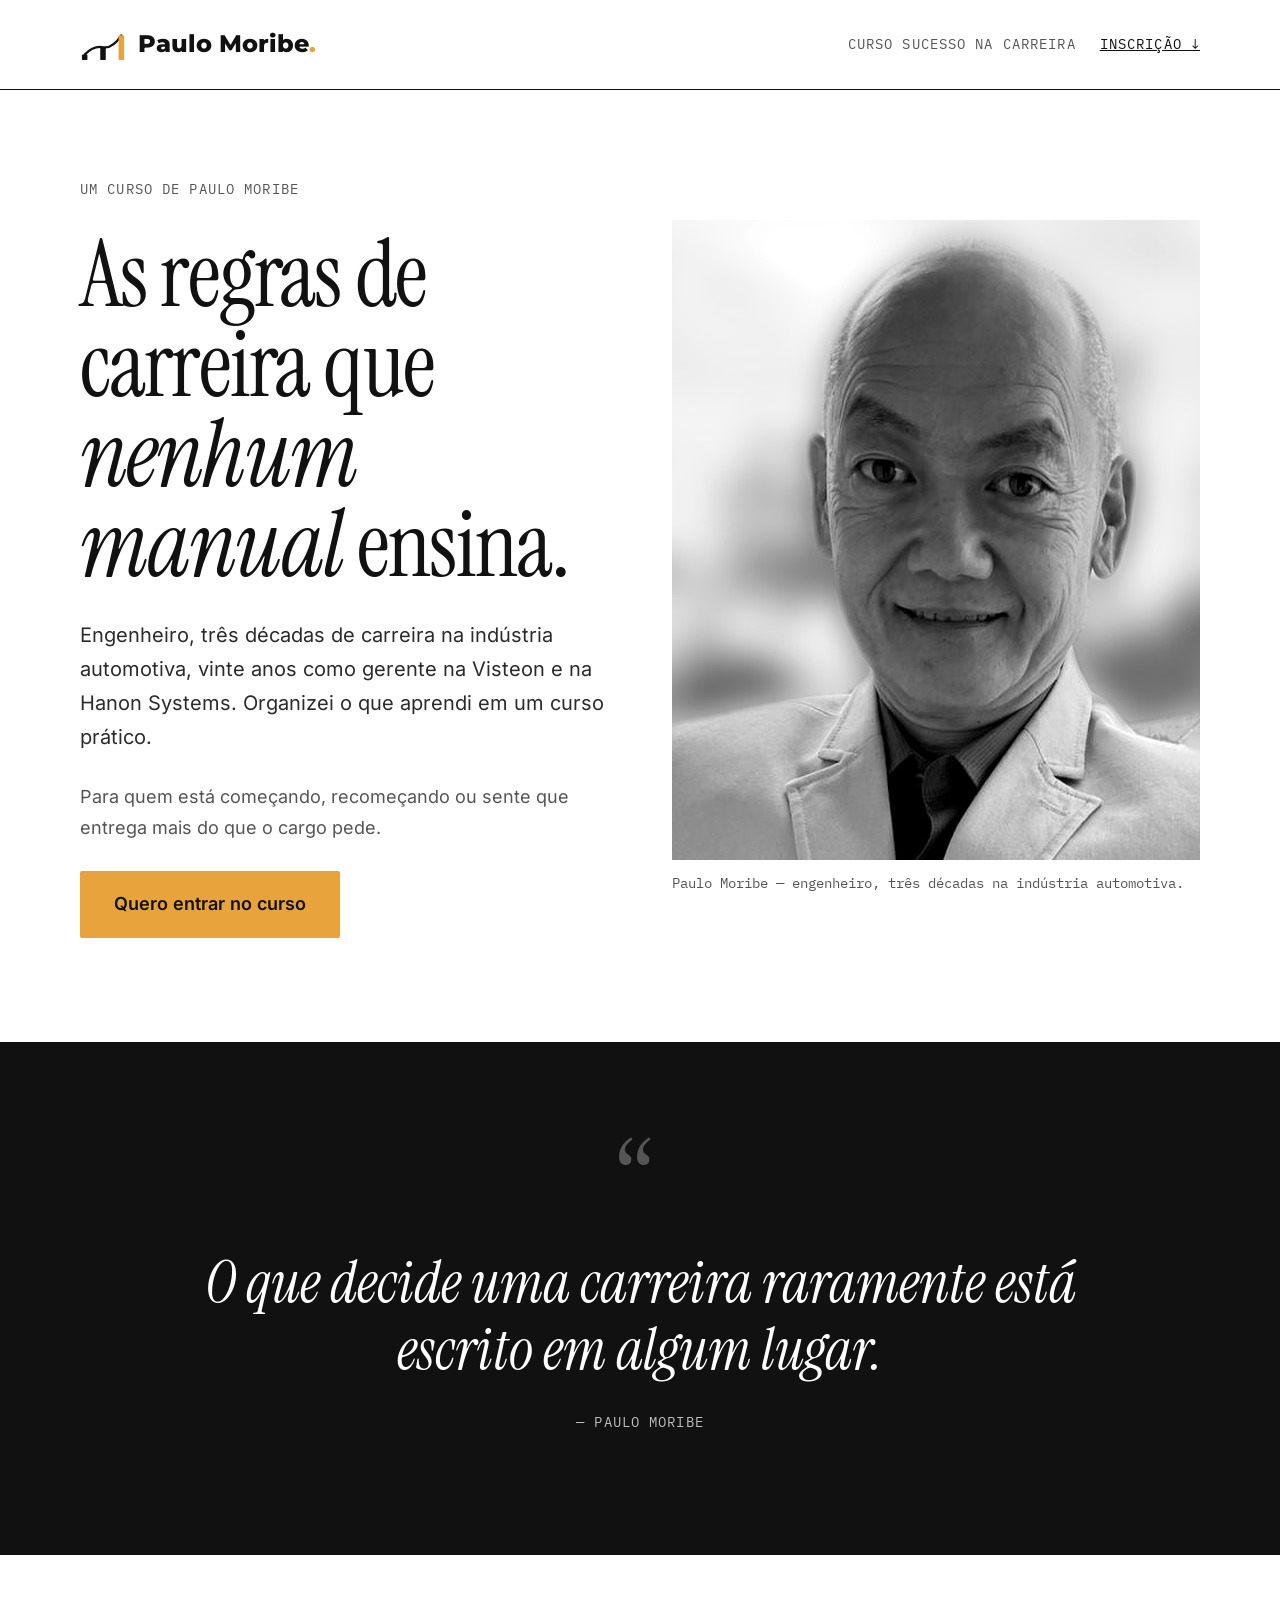
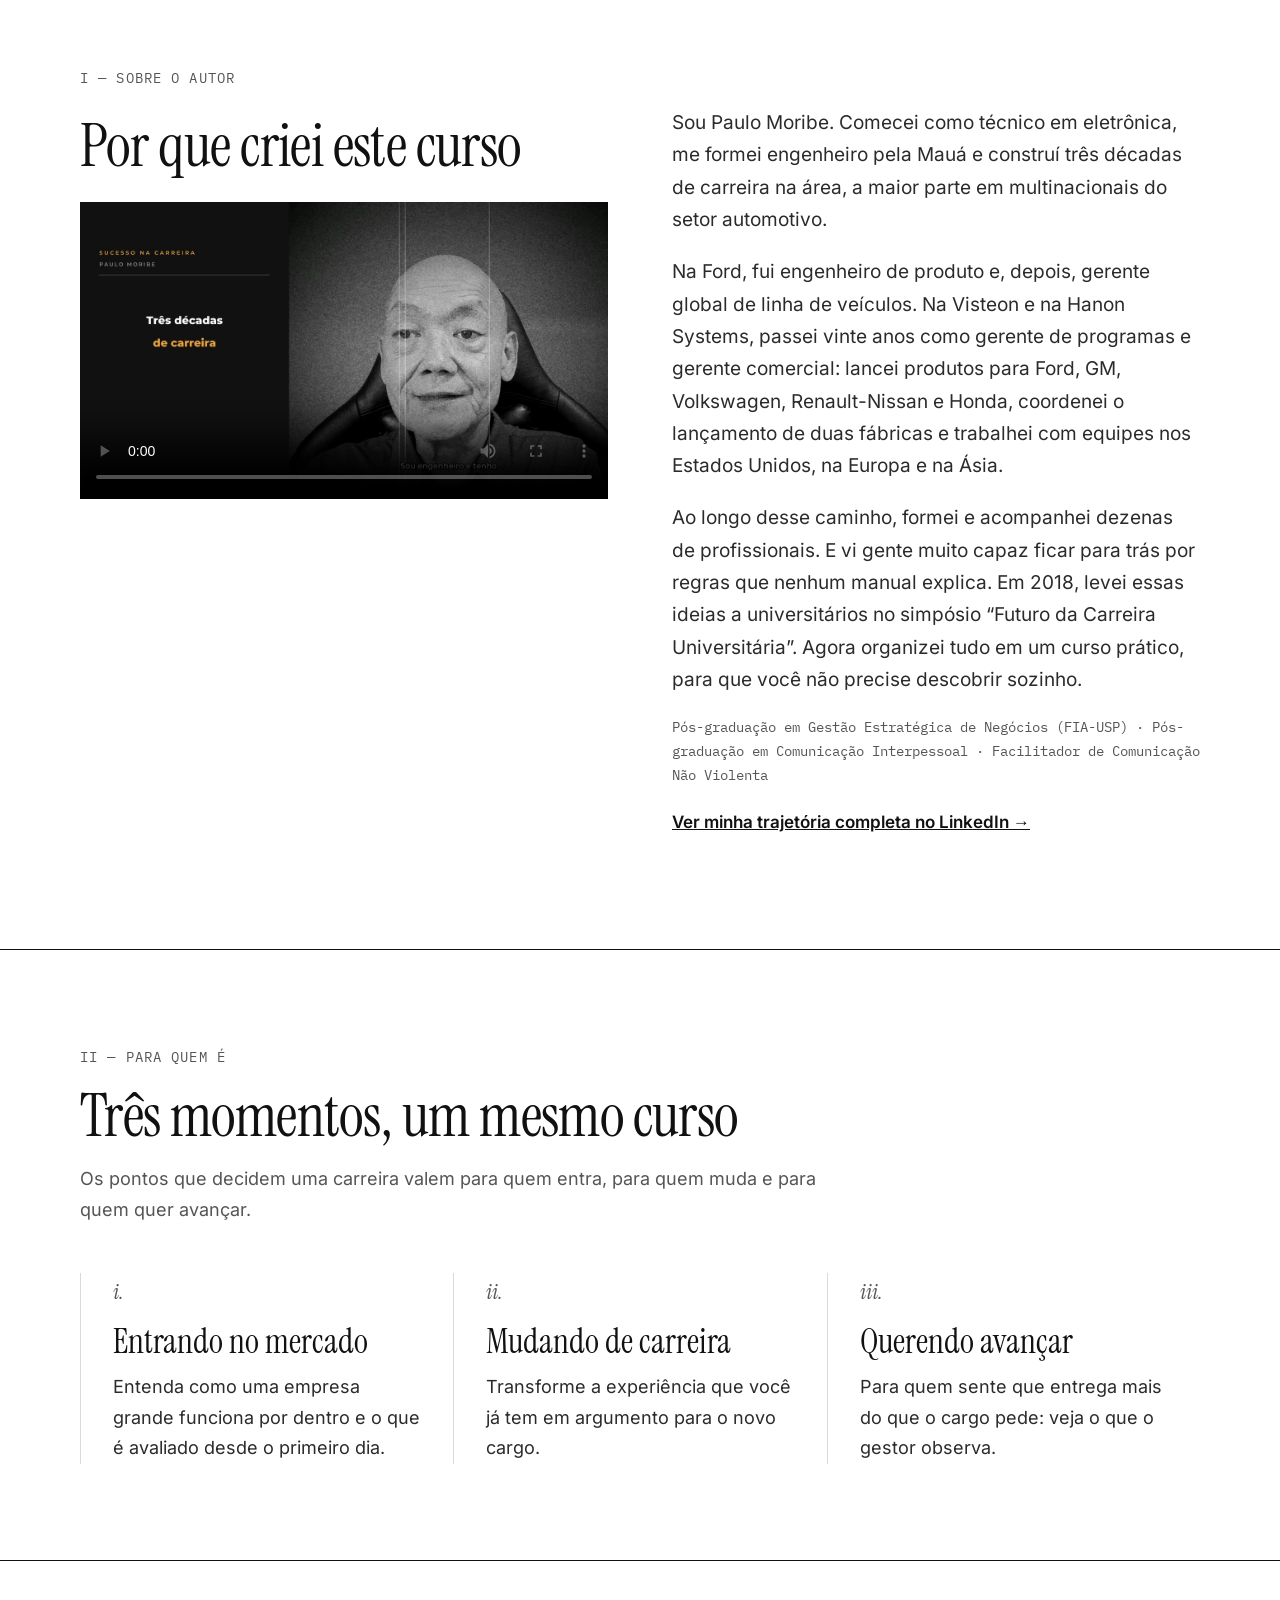
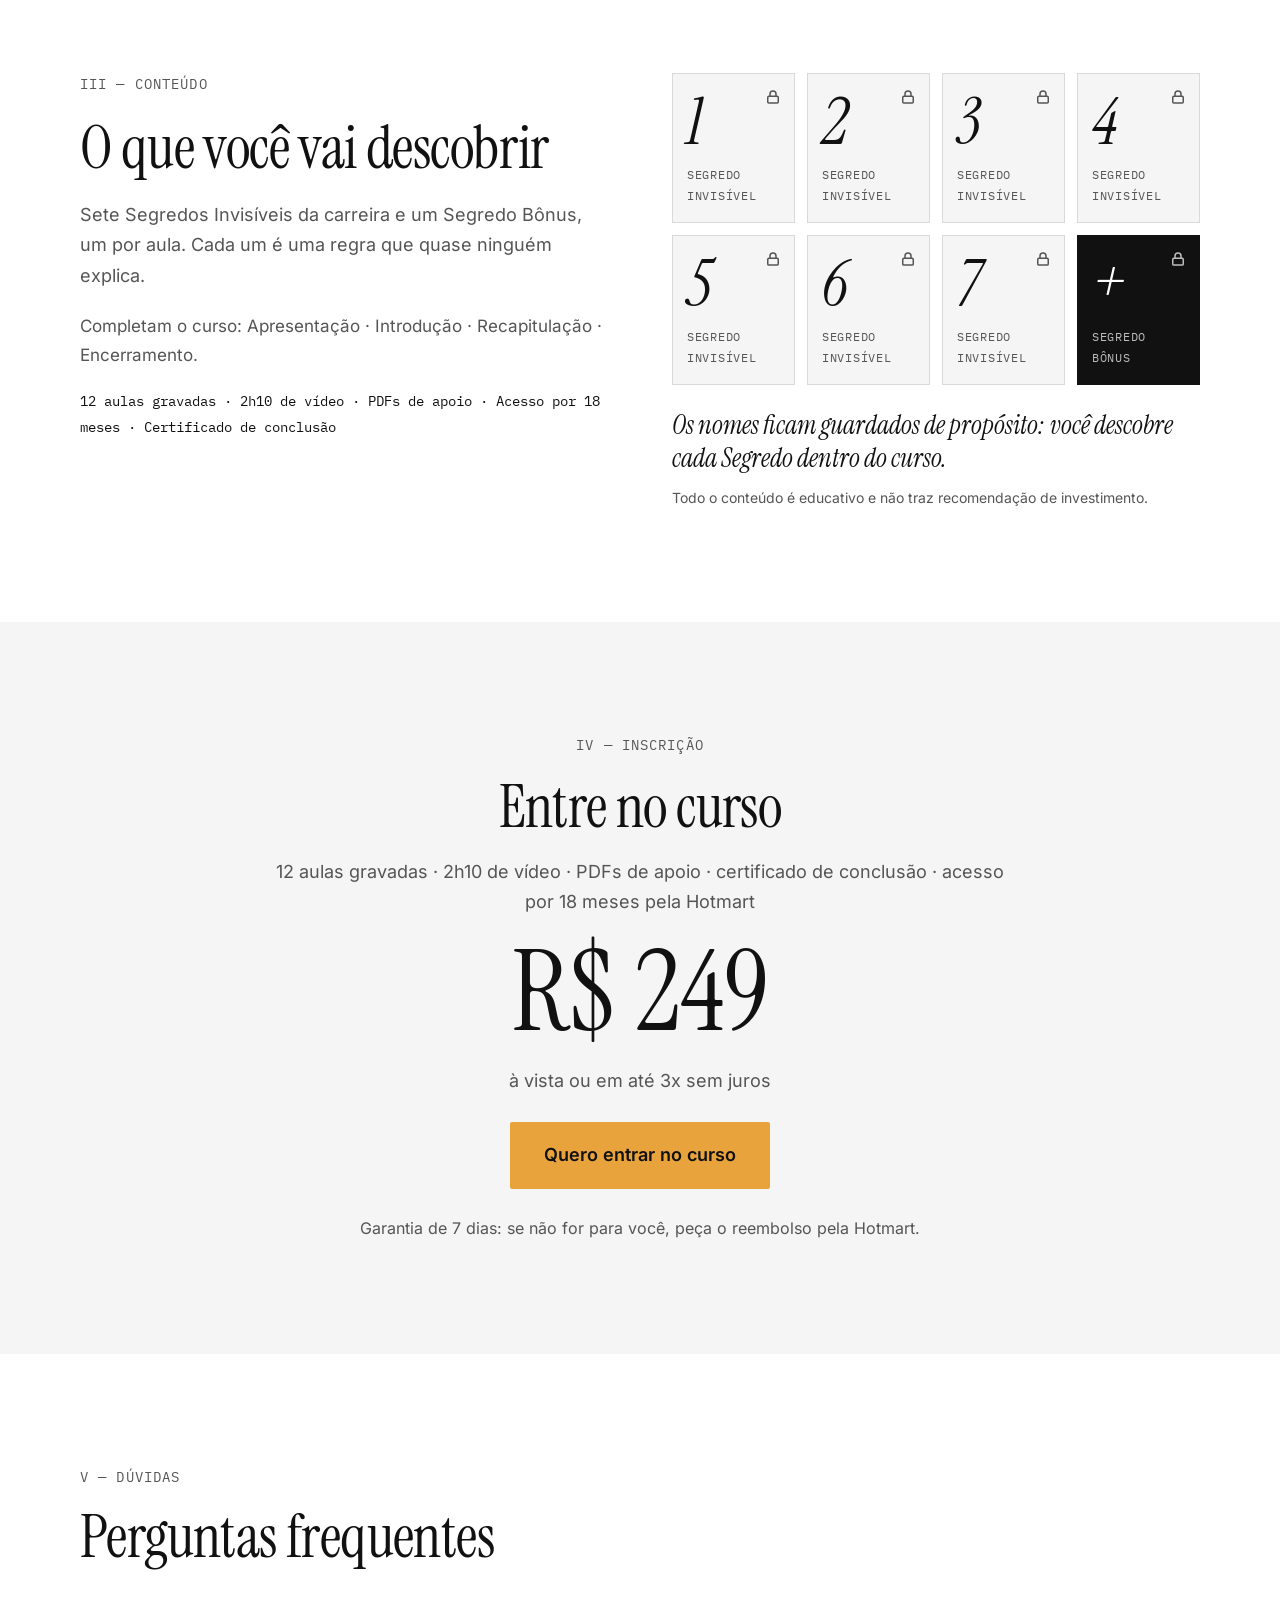
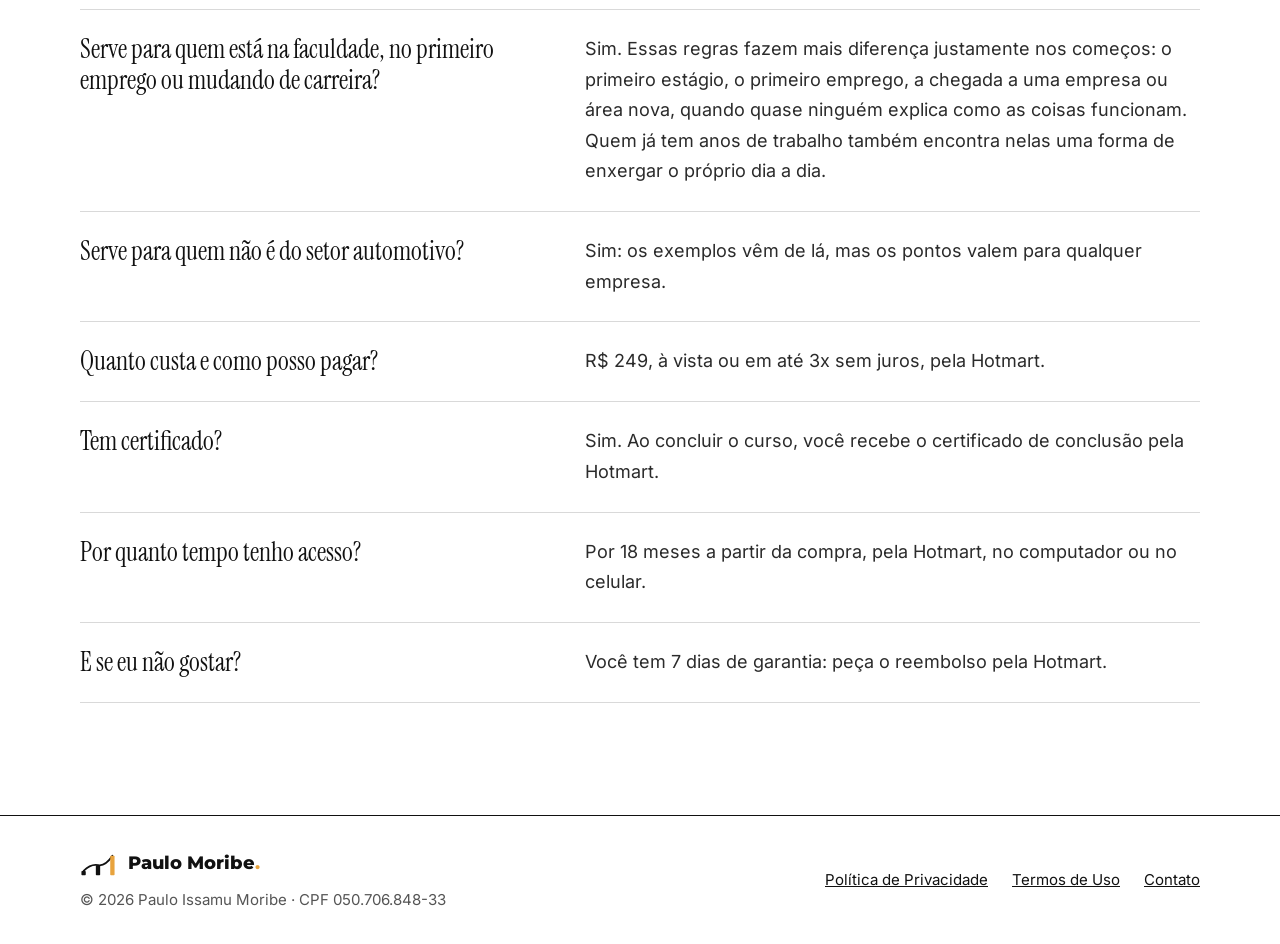
==== commit 92f687b6: "Seção III: Segredos ocultos (sem nomes nem frases) Co-Authored-By: Claude Sonnet 5.5 <noreply@anthro" ====
--- a/index.html
+++ b/index.html
@@ -64,12 +64,12 @@
   <div class="grid">
     <div class="l">
       <div class="mono">III — Conteúdo</div>
-      <h2>O que você vai aprender</h2>
-      <p style="color:#555">Sete Segredos Invisíveis da carreira e um Segredo Bônus, um por aula.</p>
+      <h2>O que você vai descobrir</h2>
+      <p style="color:#555">Sete Segredos Invisíveis da carreira e um Segredo Bônus, um por aula. Cada um é uma regra que quase ninguém explica.</p>
       <p style="font-size:17px;color:#555">Completam o curso: Apresentação · Introdução · Recapitulação · Encerramento.</p>
       <p class="meta">12 aulas gravadas · 2h10 de vídeo · PDFs de apoio · Acesso por 18 meses · Certificado de conclusão</p>
     </div>
-    <div class="secrets"><div class="secret"><div class="num">1</div><div><div class="t">A Meta</div><div class="d">O que muda quando você passa a trabalhar com um prazo claro em mente.</div></div></div><div class="secret"><div class="num">2</div><div><div class="t">A Comunicação</div><div class="d">Por que o que você comunica no trabalho vai muito além das palavras que diz.</div></div></div><div class="secret"><div class="num">3</div><div><div class="t">O que a Escola Não te Ensinou</div><div class="d">O que a empresa avalia e nenhuma prova da faculdade cobra.</div></div></div><div class="secret"><div class="num">4</div><div><div class="t">Você é um Ignorante</div><div class="d">Ignorar é não saber algo ainda. Como usar isso a seu favor no começo de qualquer função.</div></div></div><div class="secret"><div class="num">5</div><div><div class="t">Aprender a Aprender</div><div class="d">O que ajuda alguém a se adaptar quando a tecnologia, a empresa ou o chefe mudam.</div></div></div><div class="secret"><div class="num">6</div><div><div class="t">Se Você fosse Chefe, Você se Contrataria?</div><div class="d">Troque de cadeira e olhe para o seu trabalho como o gestor olha.</div></div></div><div class="secret"><div class="num">7</div><div><div class="t">Qual é o Segredo dos Segredos?</div><div class="d">O risco de carreira que não aparece no jornal, age devagar e não manda aviso.</div></div></div><div class="secret bonus"><div class="num">+</div><div><div class="tag">Segredo Bônus</div><div class="t">Planejamento Financeiro e Aposentadoria</div><div class="d">Uma decisão do primeiro salário que só aparece lá na frente. Conteúdo educativo, sem indicação de investimento.</div></div></div></div>
+    <div class="secrets"><div class="tiles"><div class="tile"><div class="num">1</div><div class="lab">Segredo Invisível</div><svg width="18" height="18" viewBox="0 0 24 24" aria-hidden="true" fill="none" stroke="#555" stroke-width="2" stroke-linecap="round" stroke-linejoin="round"><rect x="5" y="11" width="14" height="9" rx="1.5"/><path d="M8 11V8a4 4 0 0 1 8 0v3"/></svg></div><div class="tile"><div class="num">2</div><div class="lab">Segredo Invisível</div><svg width="18" height="18" viewBox="0 0 24 24" aria-hidden="true" fill="none" stroke="#555" stroke-width="2" stroke-linecap="round" stroke-linejoin="round"><rect x="5" y="11" width="14" height="9" rx="1.5"/><path d="M8 11V8a4 4 0 0 1 8 0v3"/></svg></div><div class="tile"><div class="num">3</div><div class="lab">Segredo Invisível</div><svg width="18" height="18" viewBox="0 0 24 24" aria-hidden="true" fill="none" stroke="#555" stroke-width="2" stroke-linecap="round" stroke-linejoin="round"><rect x="5" y="11" width="14" height="9" rx="1.5"/><path d="M8 11V8a4 4 0 0 1 8 0v3"/></svg></div><div class="tile"><div class="num">4</div><div class="lab">Segredo Invisível</div><svg width="18" height="18" viewBox="0 0 24 24" aria-hidden="true" fill="none" stroke="#555" stroke-width="2" stroke-linecap="round" stroke-linejoin="round"><rect x="5" y="11" width="14" height="9" rx="1.5"/><path d="M8 11V8a4 4 0 0 1 8 0v3"/></svg></div><div class="tile"><div class="num">5</div><div class="lab">Segredo Invisível</div><svg width="18" height="18" viewBox="0 0 24 24" aria-hidden="true" fill="none" stroke="#555" stroke-width="2" stroke-linecap="round" stroke-linejoin="round"><rect x="5" y="11" width="14" height="9" rx="1.5"/><path d="M8 11V8a4 4 0 0 1 8 0v3"/></svg></div><div class="tile"><div class="num">6</div><div class="lab">Segredo Invisível</div><svg width="18" height="18" viewBox="0 0 24 24" aria-hidden="true" fill="none" stroke="#555" stroke-width="2" stroke-linecap="round" stroke-linejoin="round"><rect x="5" y="11" width="14" height="9" rx="1.5"/><path d="M8 11V8a4 4 0 0 1 8 0v3"/></svg></div><div class="tile"><div class="num">7</div><div class="lab">Segredo Invisível</div><svg width="18" height="18" viewBox="0 0 24 24" aria-hidden="true" fill="none" stroke="#555" stroke-width="2" stroke-linecap="round" stroke-linejoin="round"><rect x="5" y="11" width="14" height="9" rx="1.5"/><path d="M8 11V8a4 4 0 0 1 8 0v3"/></svg></div><div class="tile bonus"><div class="num">+</div><div class="lab">Segredo Bônus</div><svg width="18" height="18" viewBox="0 0 24 24" aria-hidden="true" fill="none" stroke="#BDBDBD" stroke-width="2" stroke-linecap="round" stroke-linejoin="round"><rect x="5" y="11" width="14" height="9" rx="1.5"/><path d="M8 11V8a4 4 0 0 1 8 0v3"/></svg></div></div><p class="tilenote">Os nomes ficam guardados de propósito: você descobre cada Segredo dentro do curso.</p><p class="tilesmall">Todo o conteúdo é educativo e não traz recomendação de investimento.</p></div>
   </div>
   <div class="sample" data-video-wrap hidden><div class="video" data-video="amostra" hidden></div></div>
 </div></section>
--- a/assets/site.css
+++ b/assets/site.css
@@ -74,6 +74,16 @@
 .secret.bonus .d{color:#D9D9D9}
 .secret.bonus .tag{font-family:'IBM Plex Mono',monospace;font-size:14px;letter-spacing:.08em;text-transform:uppercase;color:#BDBDBD}
 .sample{margin-top:72px}
+.secrets{border-bottom:0}
+.tiles{display:grid;grid-template-columns:repeat(4,1fr);gap:12px}
+.tile{border:1px solid #D9D9D9;padding:18px 14px 16px;display:flex;flex-direction:column;align-items:flex-start;gap:6px;min-height:150px;position:relative;background:#F5F5F5}
+.tile .num{font-family:'Instrument Serif',serif;font-style:italic;font-size:64px;line-height:.95;color:#111}
+.tile .lab{font-family:'IBM Plex Mono',monospace;font-size:12px;letter-spacing:.06em;text-transform:uppercase;color:#555;margin-top:auto}
+.tile svg{position:absolute;top:14px;right:12px}
+.tile.bonus{background:#111;border-color:#111}
+.tile.bonus .num{color:#fff}.tile.bonus .lab{color:#BDBDBD}
+.tilenote{margin-top:24px;font-family:'Instrument Serif',serif;font-style:italic;font-size:26px;line-height:1.25;color:#111}
+.tilesmall{margin-top:12px;font-size:14px;color:#555}
 
 .offer{background:#F5F5F5}
 .offer .in{max-width:820px;margin:0 auto;padding:112px 40px;display:flex;flex-direction:column;align-items:center;gap:18px;text-align:center}
@@ -125,7 +135,7 @@
   .about .r{padding-top:0;font-size:17px}
   .three .wrap{padding-top:64px;padding-bottom:64px}
   .col{padding:0 20px}
-  .secret{gap:16px}.secret .num{font-size:44px;min-width:36px}.secret .t{font-size:25px}
+  .tiles{grid-template-columns:repeat(2,1fr)}.tile{min-height:130px}.tile .num{font-size:54px}.tilenote{font-size:23px}
   .offer .in{padding-top:72px;padding-bottom:72px}
   .faq .wrap{padding-top:64px;padding-bottom:64px}
   .faq .row{grid-template-columns:1fr;gap:10px}
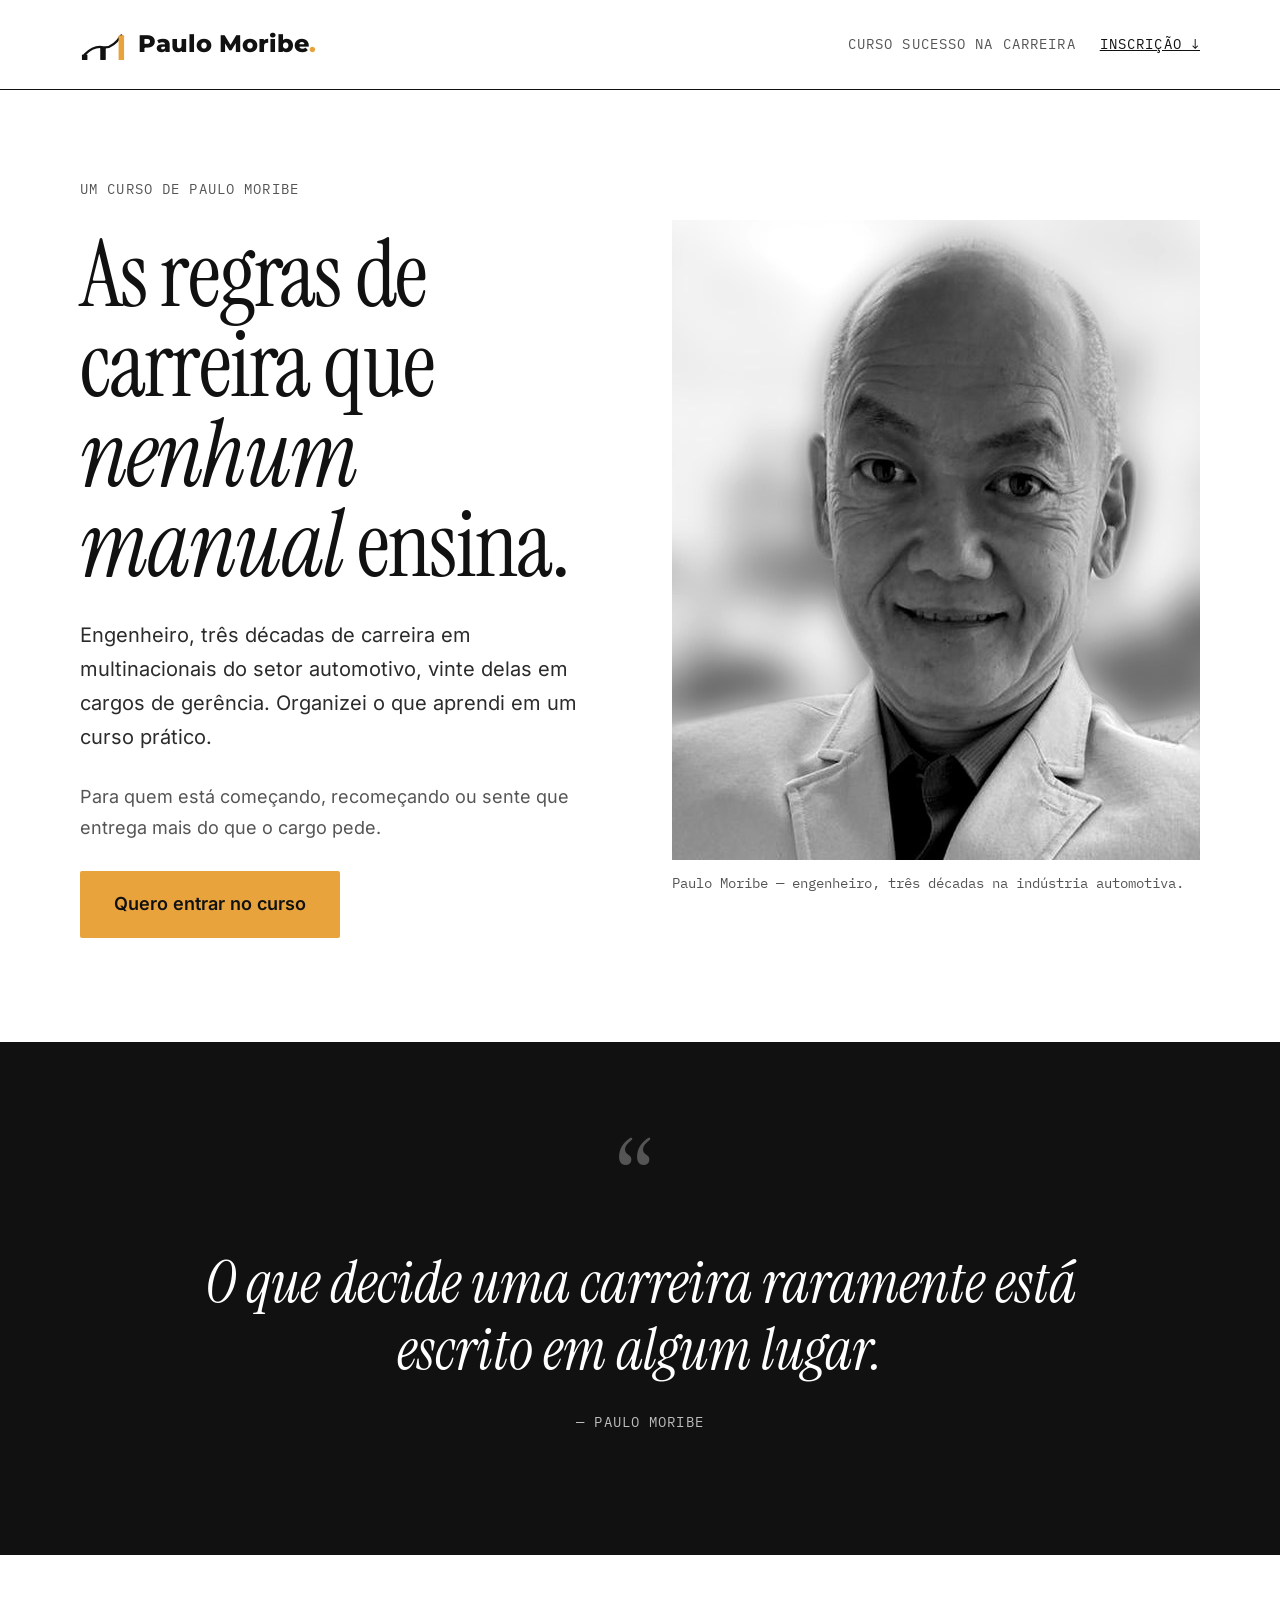
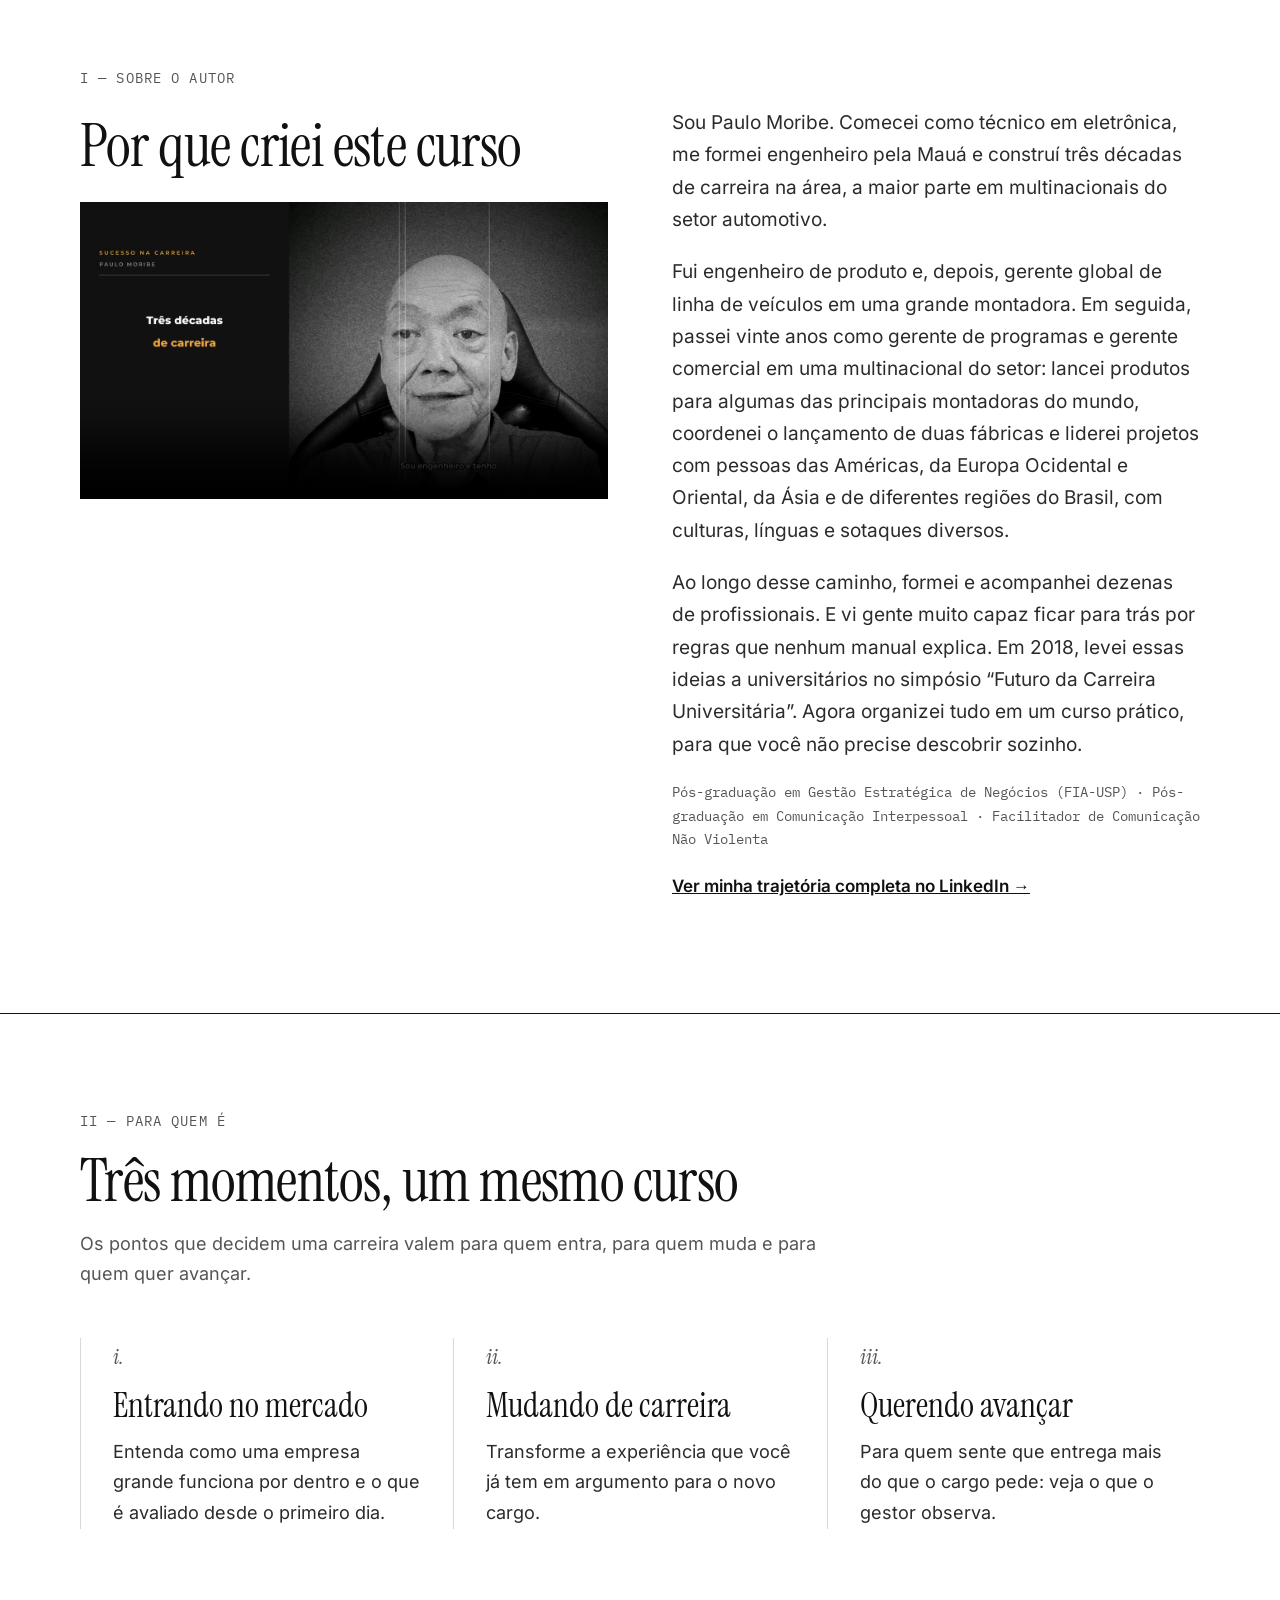
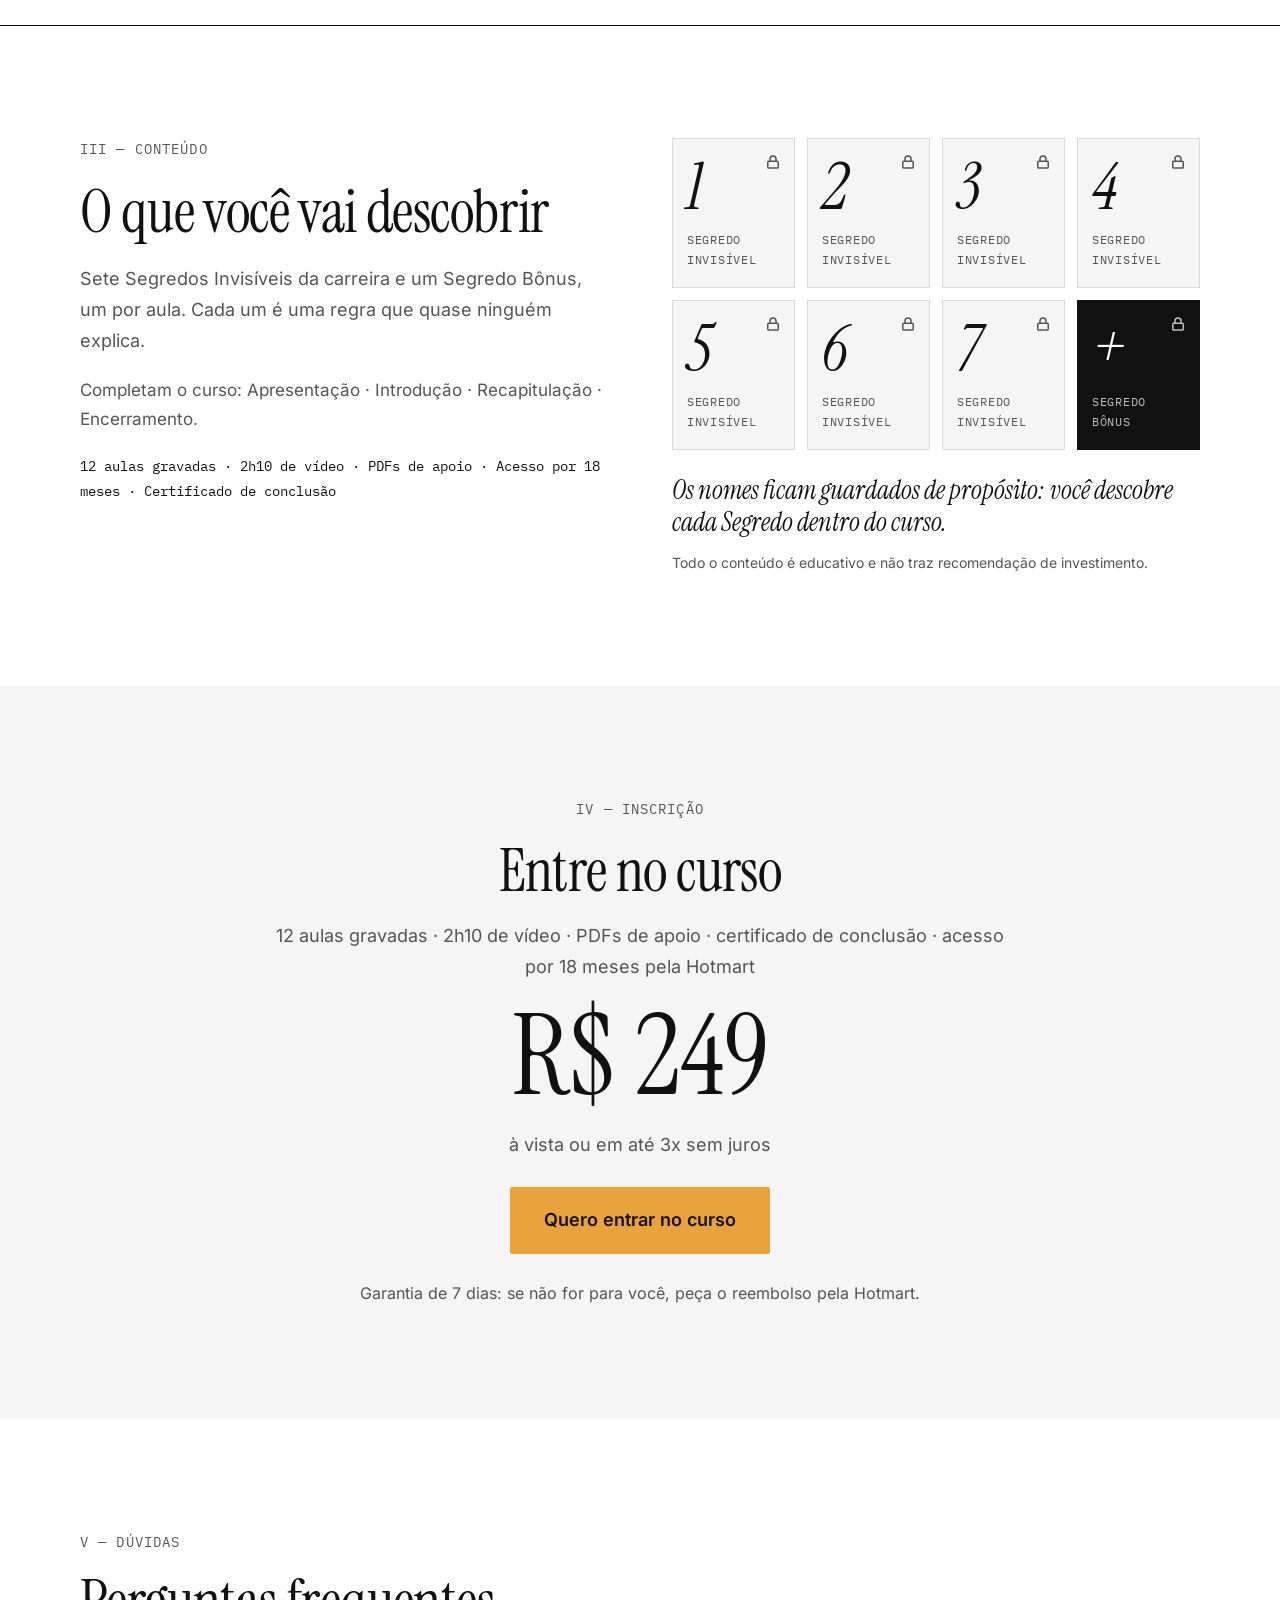
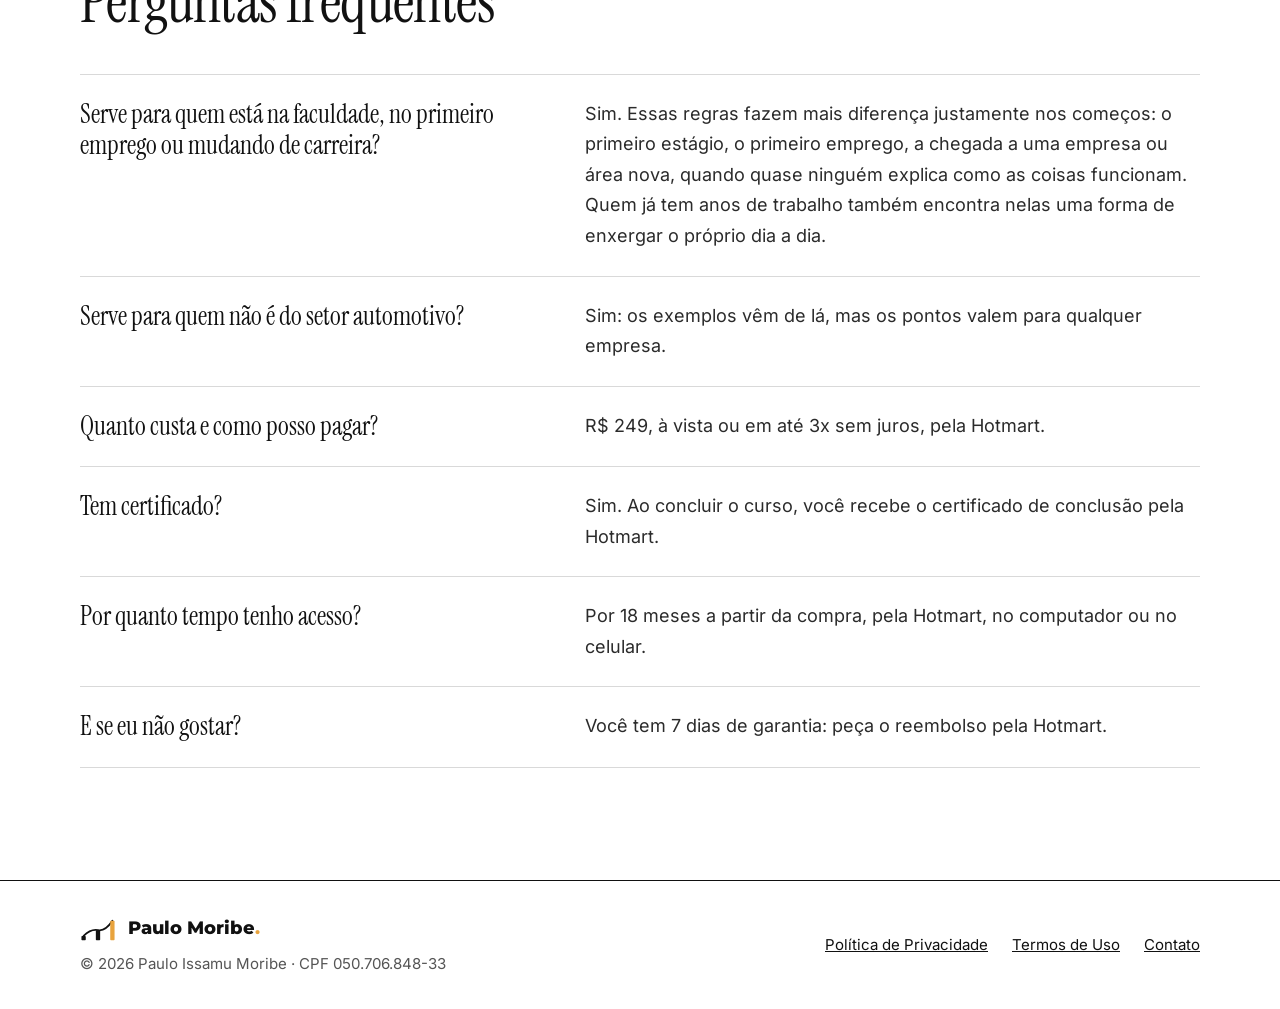
==== commit 04424a25: "Textos sem nomes de empresas (topo e bio) Co-Authored-By: Claude Sonnet 5.5 <noreply@anthropic.com> " ====
--- a/index.html
+++ b/index.html
@@ -23,7 +23,7 @@
   <div class="txt">
     <div class="mono">Um curso de Paulo Moribe</div>
     <h1>As regras de carreira que <em>nenhum manual</em> ensina.</h1>
-    <p class="lead">Engenheiro, três décadas de carreira na indústria automotiva, vinte anos como gerente na Visteon e na Hanon Systems. Organizei o que aprendi em um curso prático.</p>
+    <p class="lead">Engenheiro, três décadas de carreira em multinacionais do setor automotivo, vinte delas em cargos de gerência. Organizei o que aprendi em um curso prático.</p>
     <p class="sub">Para quem está começando, recomeçando ou sente que entrega mais do que o cargo pede.</p>
     <a class="btn" href="#oferta">Quero entrar no curso</a>
   </div>
@@ -44,7 +44,7 @@
   </div>
   <div class="r">
     <p>Sou Paulo Moribe. Comecei como técnico em eletrônica, me formei engenheiro pela Mauá e construí três décadas de carreira na área, a maior parte em multinacionais do setor automotivo.</p>
-    <p>Na Ford, fui engenheiro de produto e, depois, gerente global de linha de veículos. Na Visteon e na Hanon Systems, passei vinte anos como gerente de programas e gerente comercial: lancei produtos para Ford, GM, Volkswagen, Renault-Nissan e Honda, coordenei o lançamento de duas fábricas e trabalhei com equipes nos Estados Unidos, na Europa e na Ásia.</p>
+    <p>Fui engenheiro de produto e, depois, gerente global de linha de veículos em uma grande montadora. Em seguida, passei vinte anos como gerente de programas e gerente comercial em uma multinacional do setor: lancei produtos para algumas das principais montadoras do mundo, coordenei o lançamento de duas fábricas e liderei projetos com pessoas das Américas, da Europa Ocidental e Oriental, da Ásia e de diferentes regiões do Brasil, com culturas, línguas e sotaques diversos.</p>
     <p>Ao longo desse caminho, formei e acompanhei dezenas de profissionais. E vi gente muito capaz ficar para trás por regras que nenhum manual explica. Em 2018, levei essas ideias a universitários no simpósio “Futuro da Carreira Universitária”. Agora organizei tudo em um curso prático, para que você não precise descobrir sozinho.</p>
     <p class="cred">Pós-graduação em Gestão Estratégica de Negócios (FIA-USP) · Pós-graduação em Comunicação Interpessoal · Facilitador de Comunicação Não Violenta</p>
     <p style="font-size:17px"><a href="https://www.linkedin.com/in/paulo-issamu-moribe-567b402/" target="_blank" rel="noopener" style="font-weight:600">Ver minha trajetória completa no LinkedIn →</a></p>
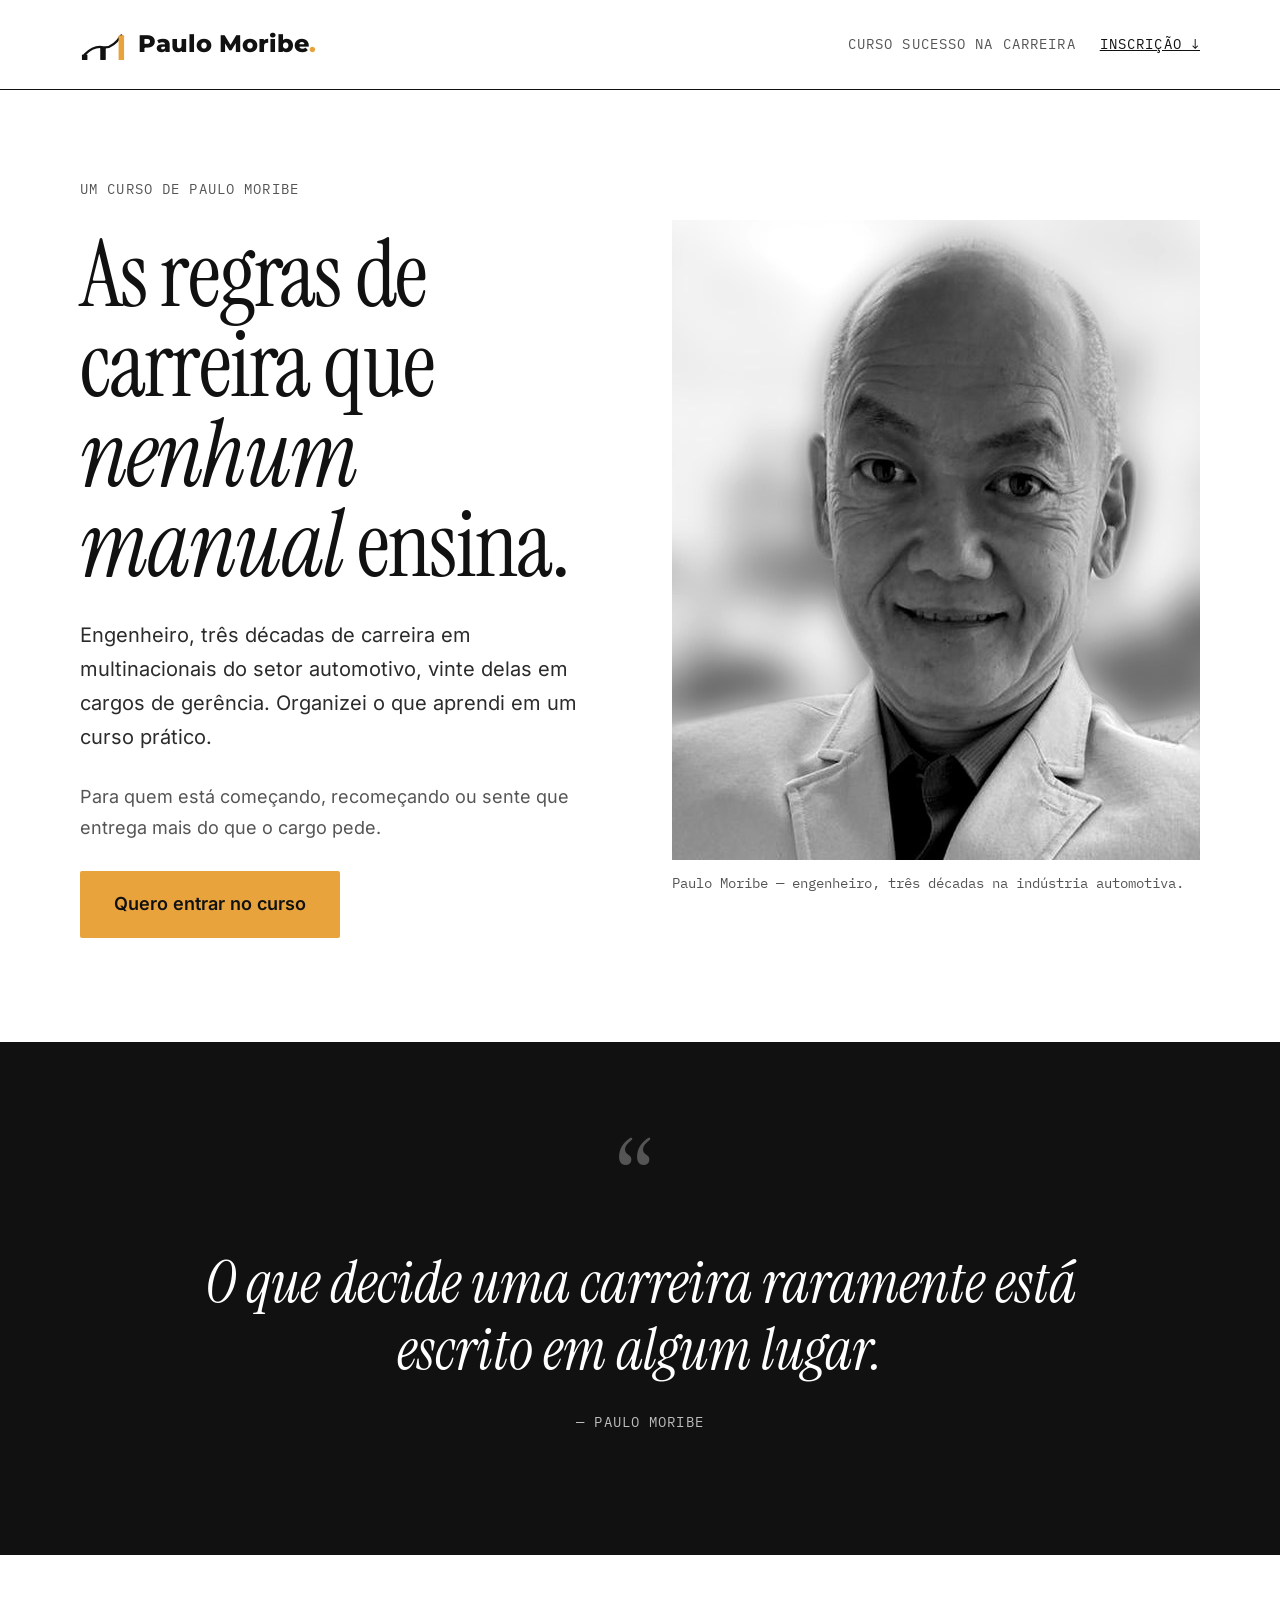
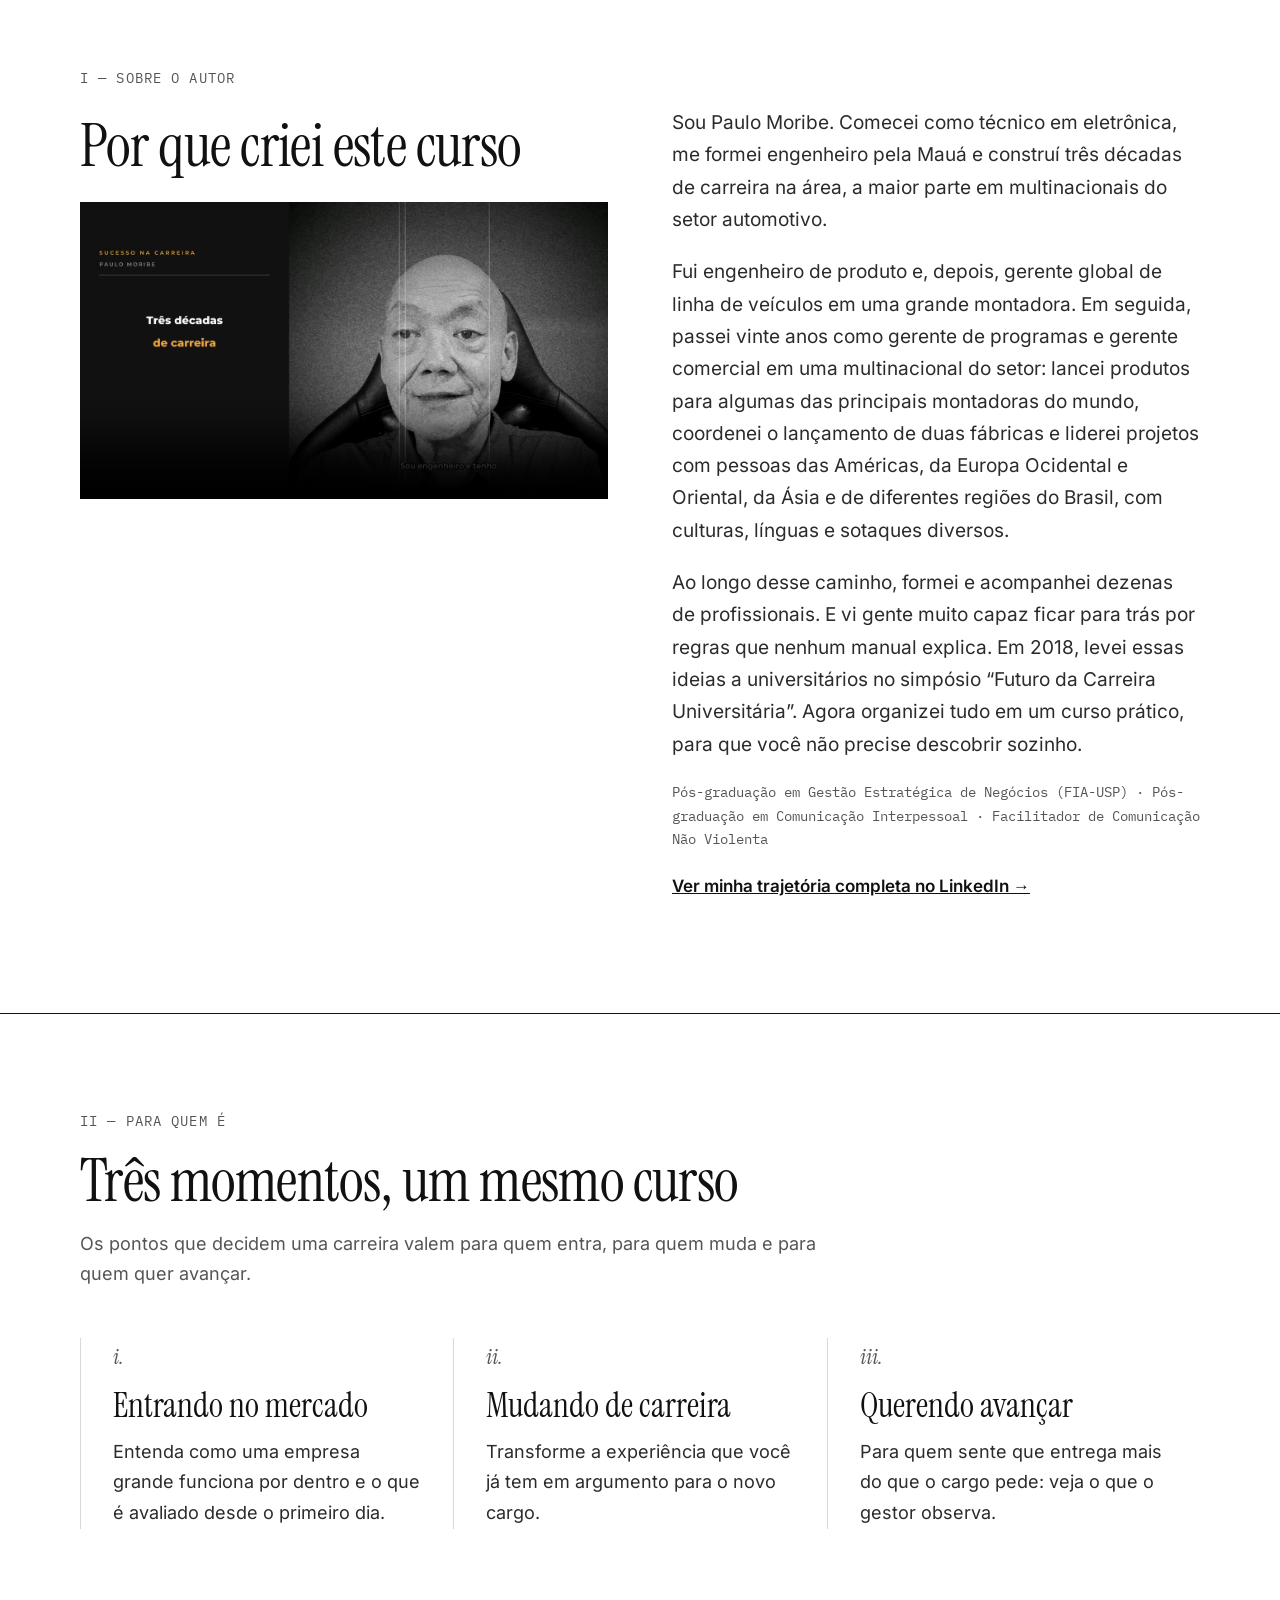
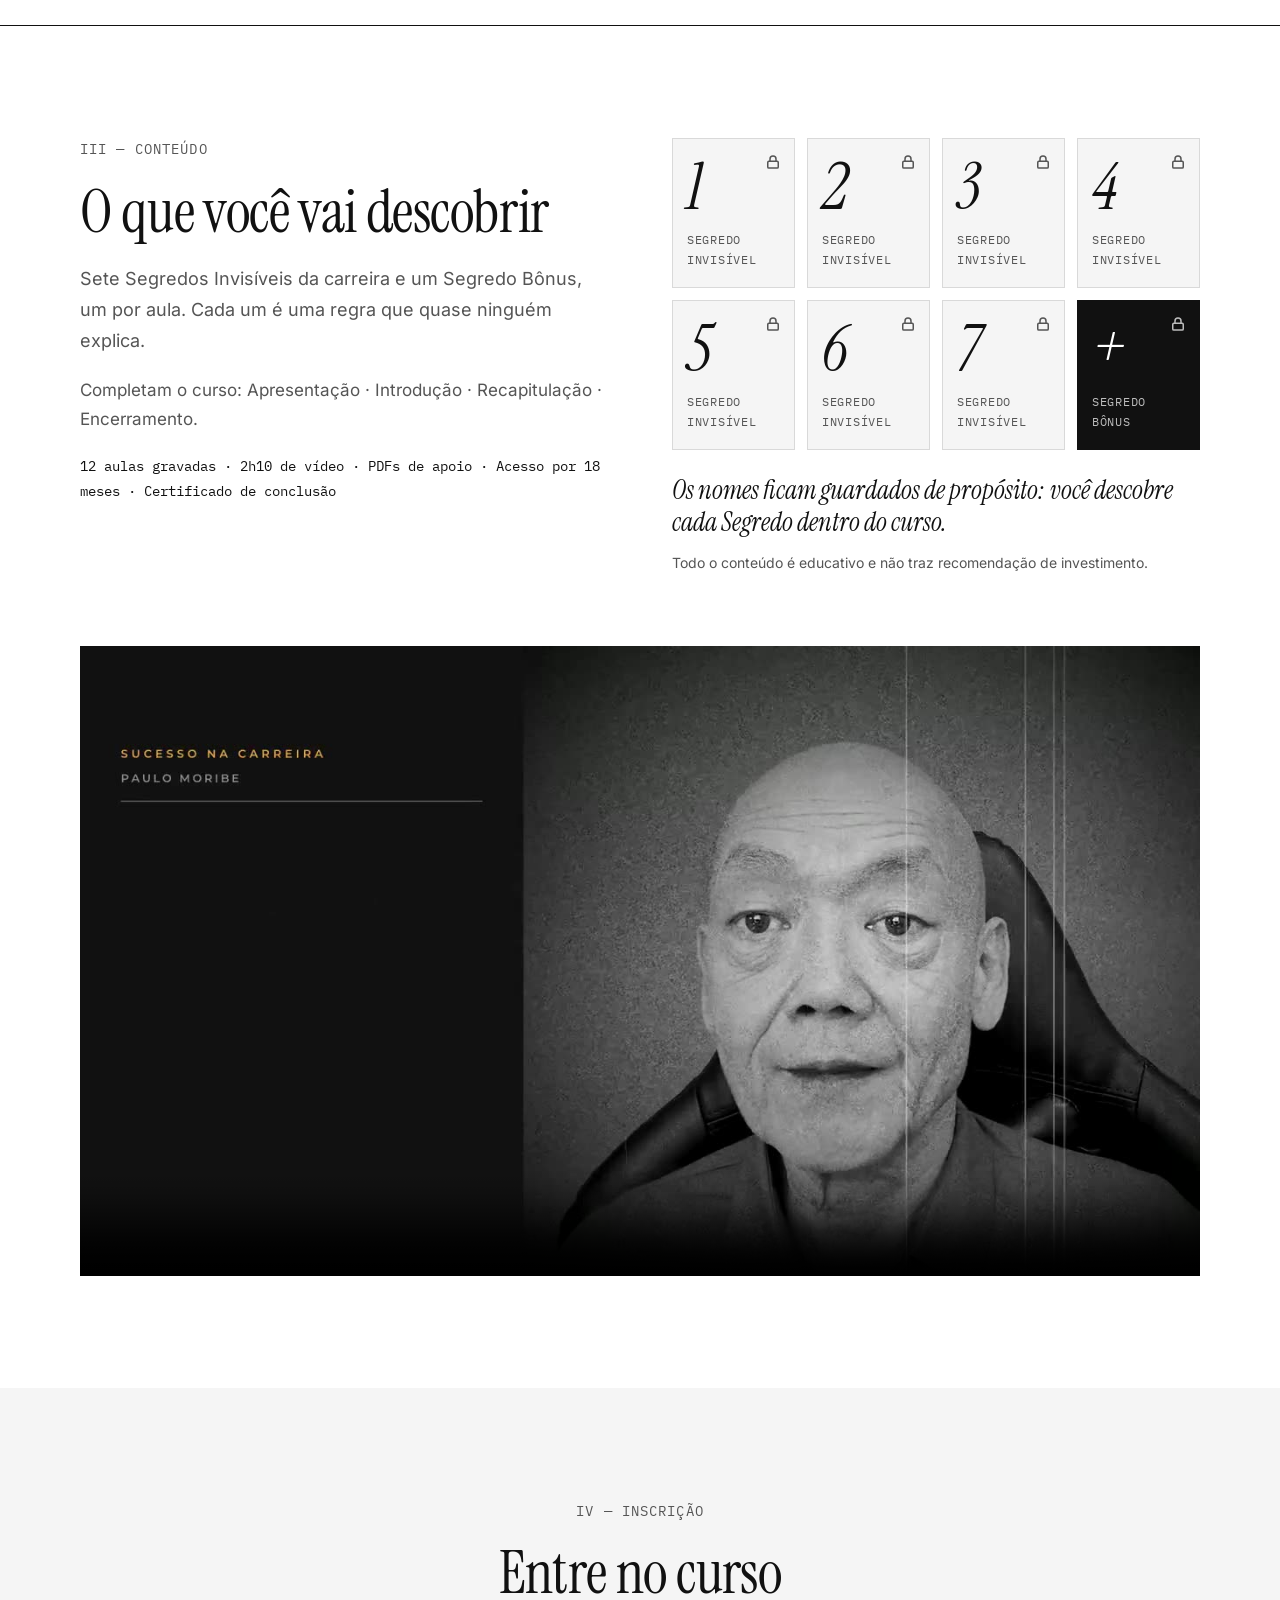
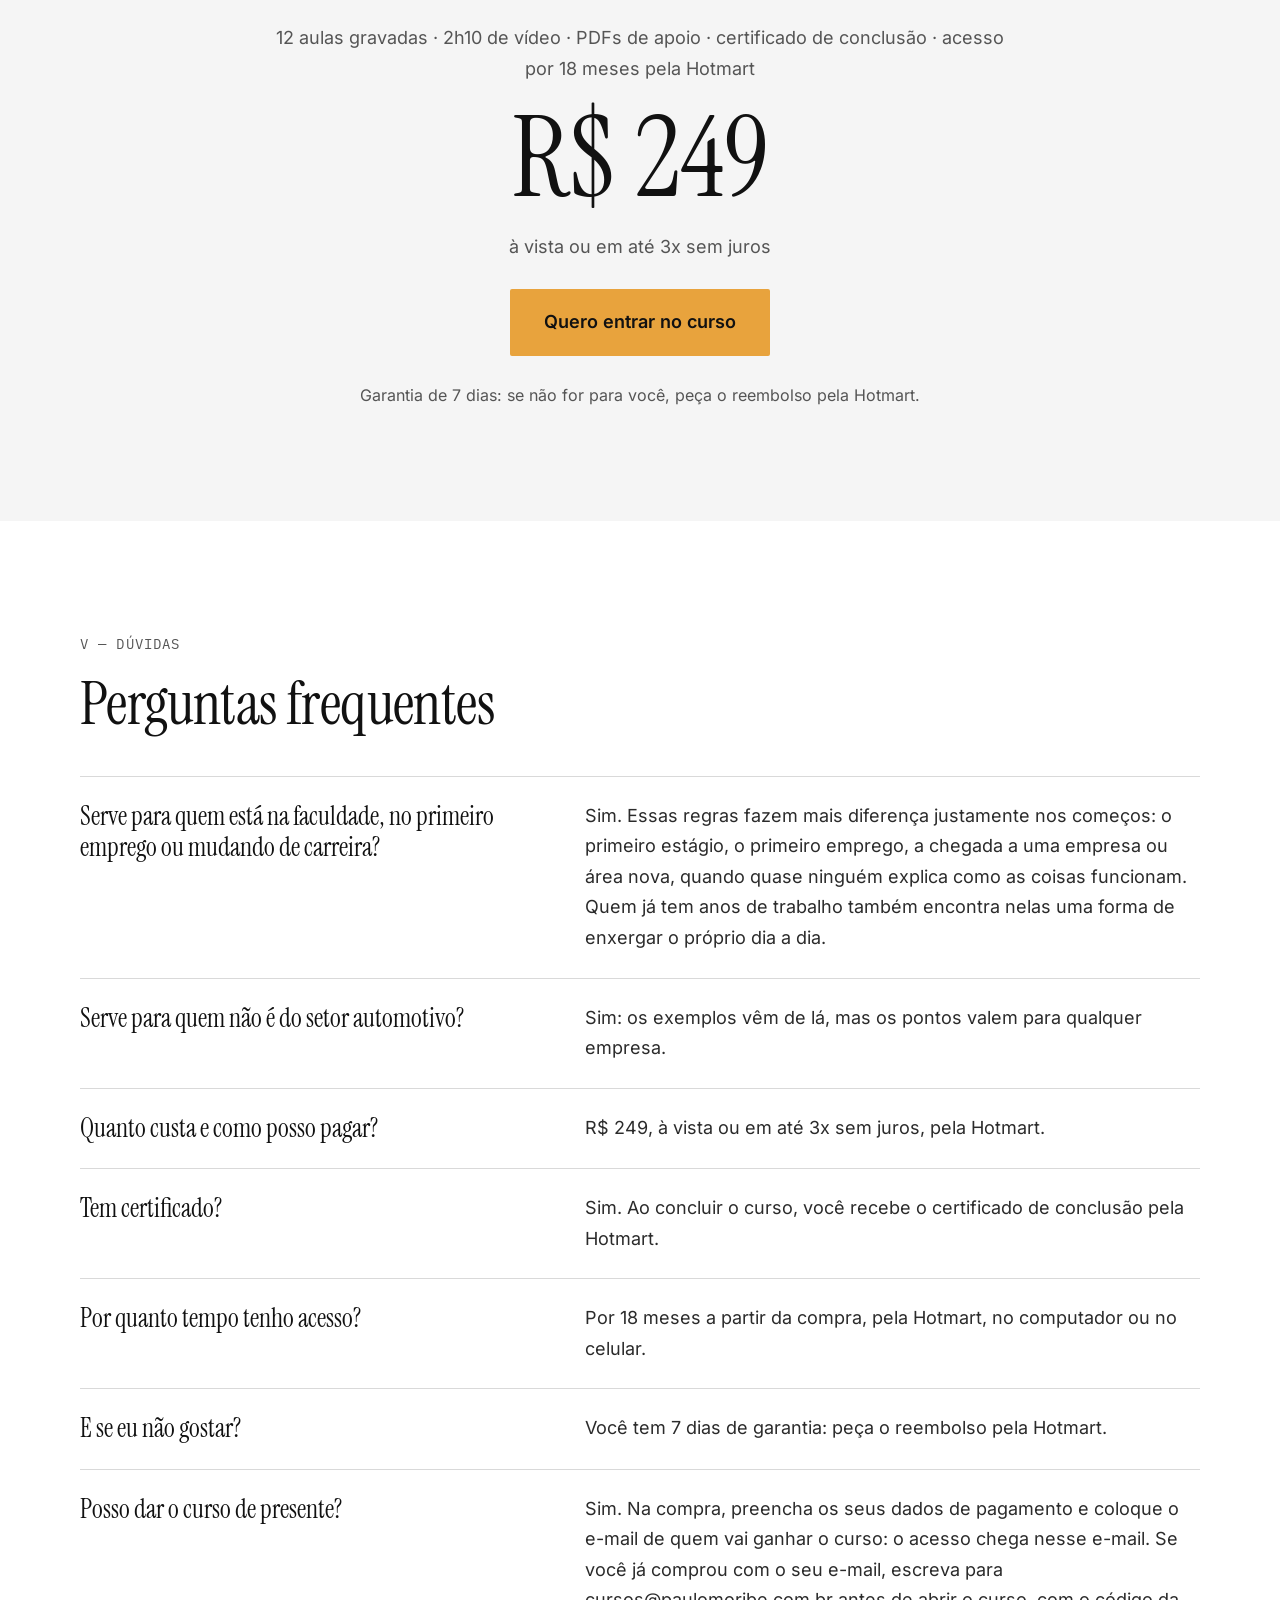
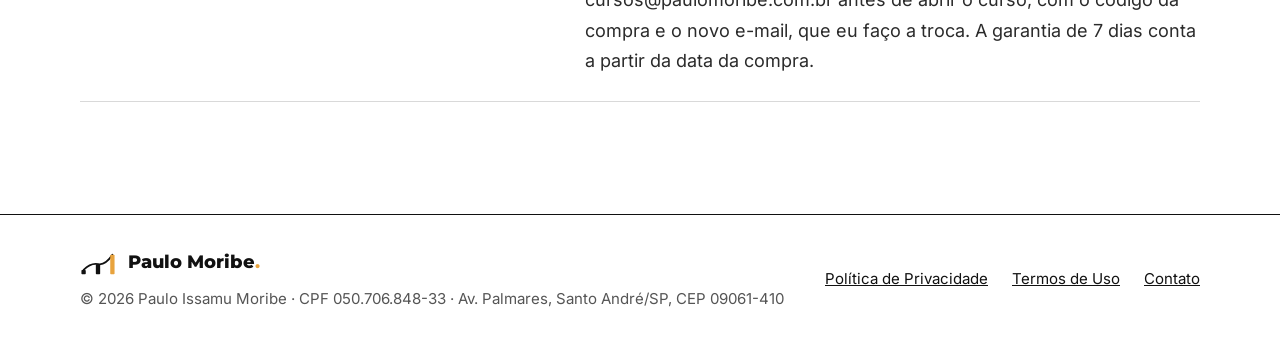
==== commit b8706f4b: "FAQ: pergunta sobre dar o curso de presente Co-Authored-By: Claude Opus 5.5 <noreply@anthropic.com> " ====
--- a/index.html
+++ b/index.html
@@ -86,7 +86,7 @@
 
 <section class="faq"><div class="wrap">
   <div class="head"><div class="mono">V — Dúvidas</div><h2>Perguntas frequentes</h2></div>
-  <div class="list"><div class="row"><div class="qu">Serve para quem está na faculdade, no primeiro emprego ou mudando de carreira?</div><div>Sim. Essas regras fazem mais diferença justamente nos começos: o primeiro estágio, o primeiro emprego, a chegada a uma empresa ou área nova, quando quase ninguém explica como as coisas funcionam. Quem já tem anos de trabalho também encontra nelas uma forma de enxergar o próprio dia a dia.</div></div><div class="row"><div class="qu">Serve para quem não é do setor automotivo?</div><div>Sim: os exemplos vêm de lá, mas os pontos valem para qualquer empresa.</div></div><div class="row"><div class="qu">Quanto custa e como posso pagar?</div><div>R$ 249, à vista ou em até 3x sem juros, pela Hotmart.</div></div><div class="row"><div class="qu">Tem certificado?</div><div>Sim. Ao concluir o curso, você recebe o certificado de conclusão pela Hotmart.</div></div><div class="row"><div class="qu">Por quanto tempo tenho acesso?</div><div>Por 18 meses a partir da compra, pela Hotmart, no computador ou no celular.</div></div><div class="row"><div class="qu">E se eu não gostar?</div><div>Você tem 7 dias de garantia: peça o reembolso pela Hotmart.</div></div></div>
+  <div class="list"><div class="row"><div class="qu">Serve para quem está na faculdade, no primeiro emprego ou mudando de carreira?</div><div>Sim. Essas regras fazem mais diferença justamente nos começos: o primeiro estágio, o primeiro emprego, a chegada a uma empresa ou área nova, quando quase ninguém explica como as coisas funcionam. Quem já tem anos de trabalho também encontra nelas uma forma de enxergar o próprio dia a dia.</div></div><div class="row"><div class="qu">Serve para quem não é do setor automotivo?</div><div>Sim: os exemplos vêm de lá, mas os pontos valem para qualquer empresa.</div></div><div class="row"><div class="qu">Quanto custa e como posso pagar?</div><div>R$ 249, à vista ou em até 3x sem juros, pela Hotmart.</div></div><div class="row"><div class="qu">Tem certificado?</div><div>Sim. Ao concluir o curso, você recebe o certificado de conclusão pela Hotmart.</div></div><div class="row"><div class="qu">Por quanto tempo tenho acesso?</div><div>Por 18 meses a partir da compra, pela Hotmart, no computador ou no celular.</div></div><div class="row"><div class="qu">E se eu não gostar?</div><div>Você tem 7 dias de garantia: peça o reembolso pela Hotmart.</div></div><div class="row"><div class="qu">Posso dar o curso de presente?</div><div>Sim. Na compra, preencha os seus dados de pagamento e coloque o e-mail de quem vai ganhar o curso: o acesso chega nesse e-mail. Se você já comprou com o seu e-mail, escreva para cursos@paulomoribe.com.br antes de abrir o curso, com o código da compra e o novo e-mail, que eu faço a troca. A garantia de 7 dias conta a partir da data da compra.</div></div></div>
 </div></section>
 <footer><div class="wrap">
   <div class="l"><a class="brand" href="index.html"><svg width="36" height="26" viewBox="0 0 100 72" role="img" aria-label="Logo Paulo Moribe: arco passando por três apoios crescentes"><path d="M10 58 Q30 38 50 42 Q70 46 90 16" fill="none" stroke="#111111" stroke-width="5" stroke-linecap="round"></path><rect x="4" y="58" width="12" height="12" rx="2" fill="#111111"></rect><rect x="44" y="42" width="12" height="28" rx="2" fill="#111111"></rect><rect x="84" y="16" width="12" height="54" rx="2" fill="#E8A33D"></rect></svg><b>Paulo Moribe<i>.</i></b></a>
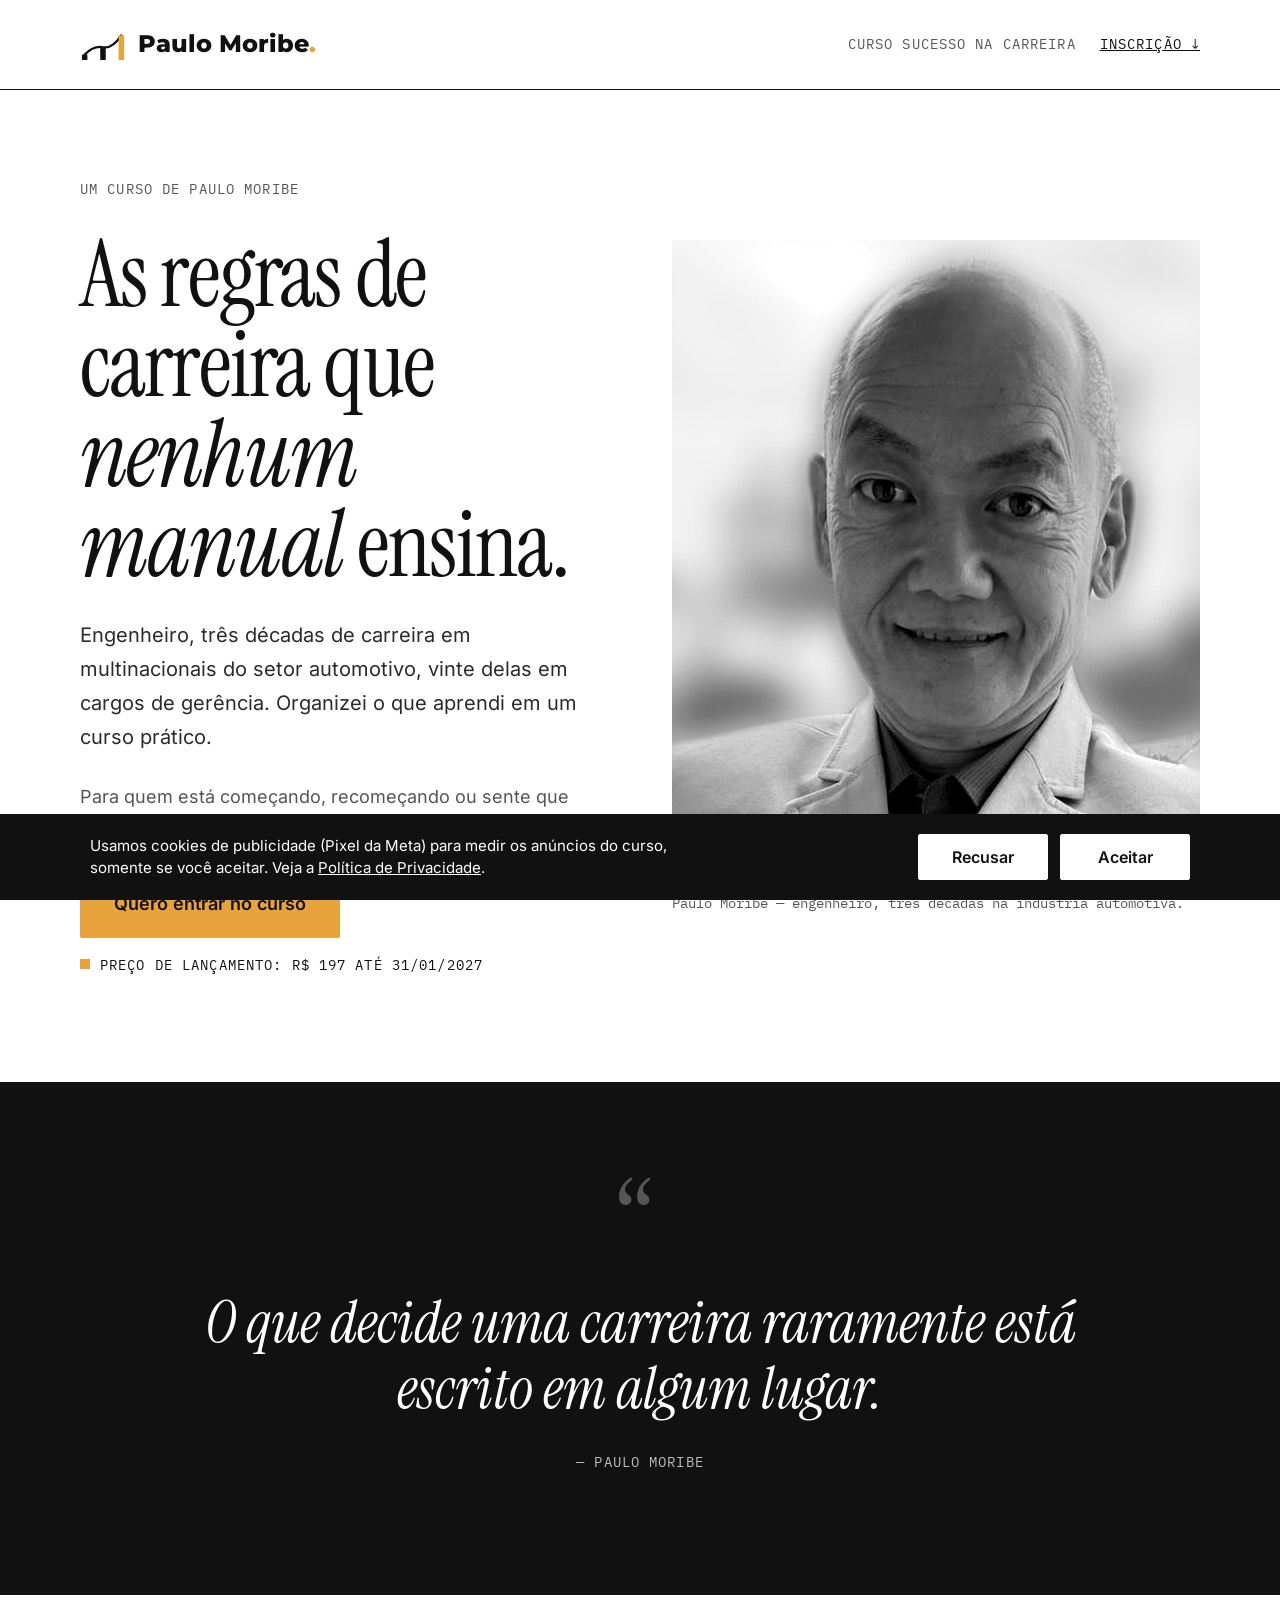
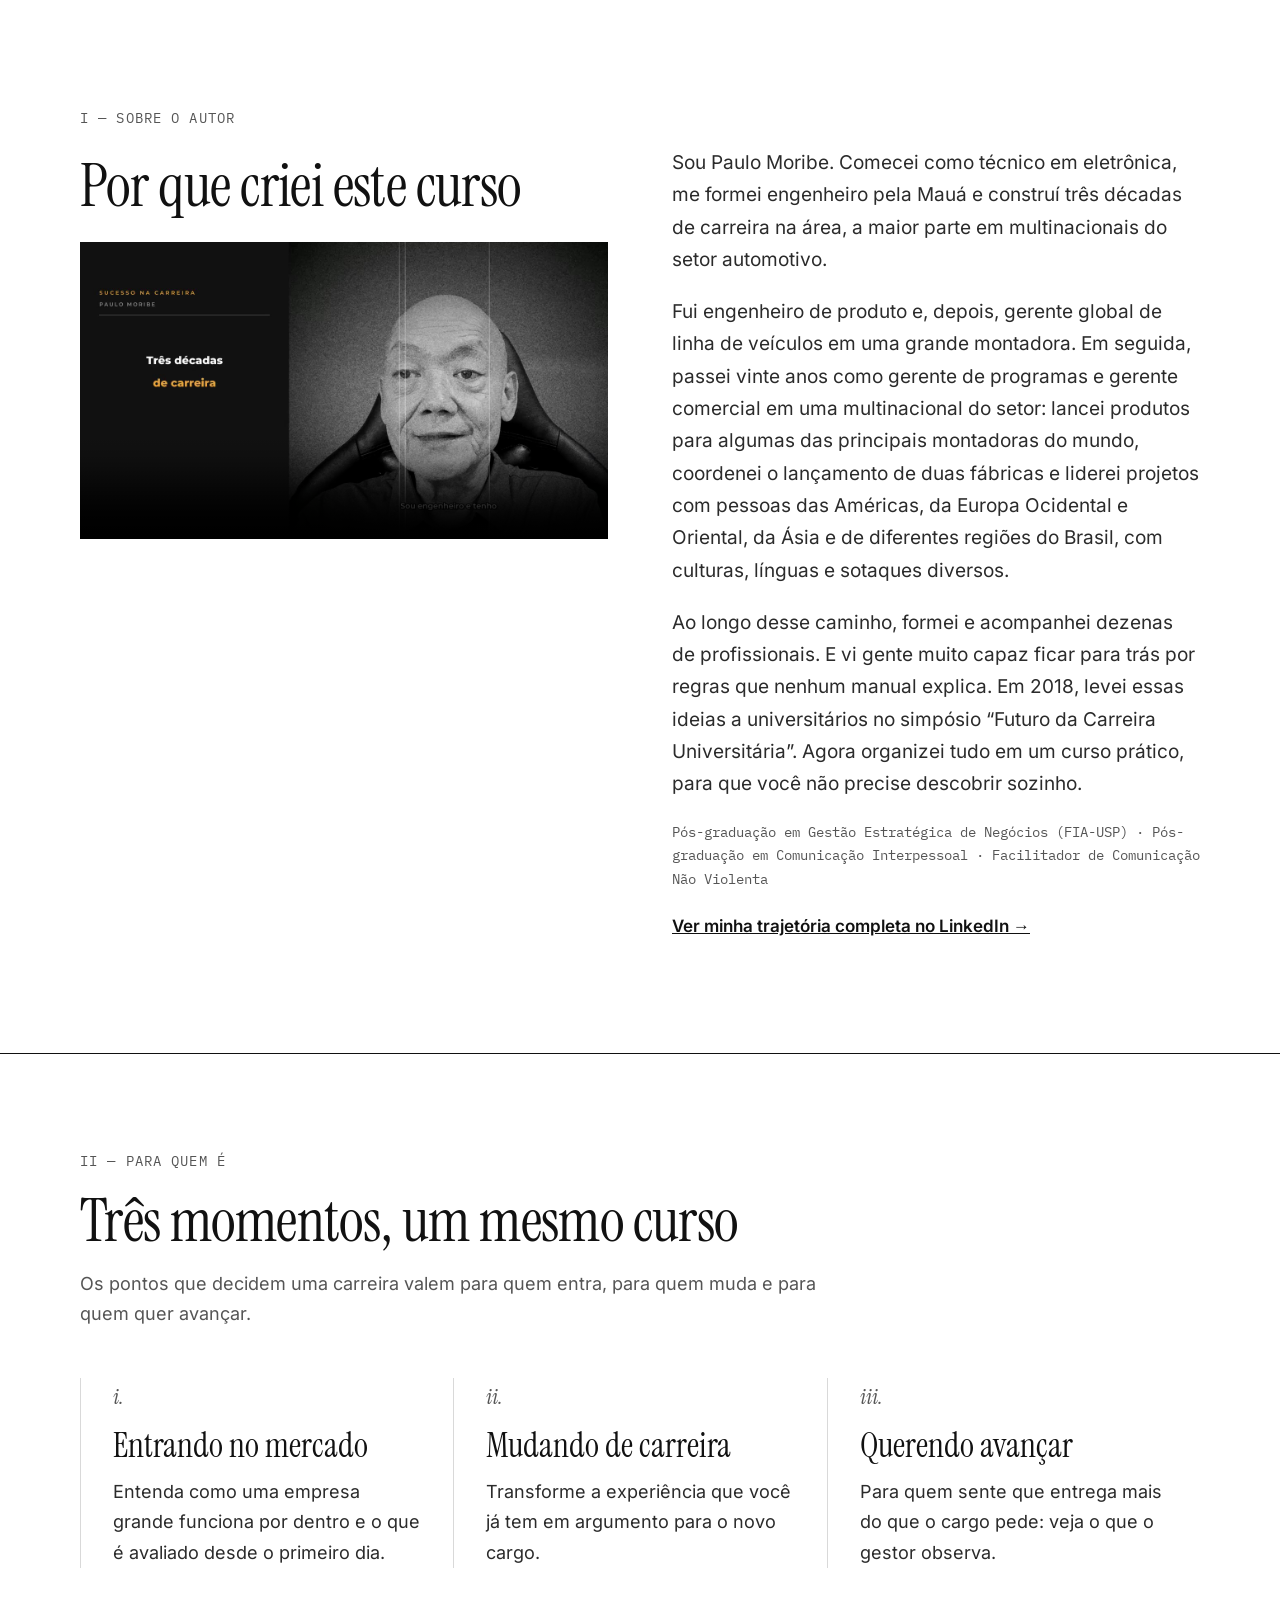
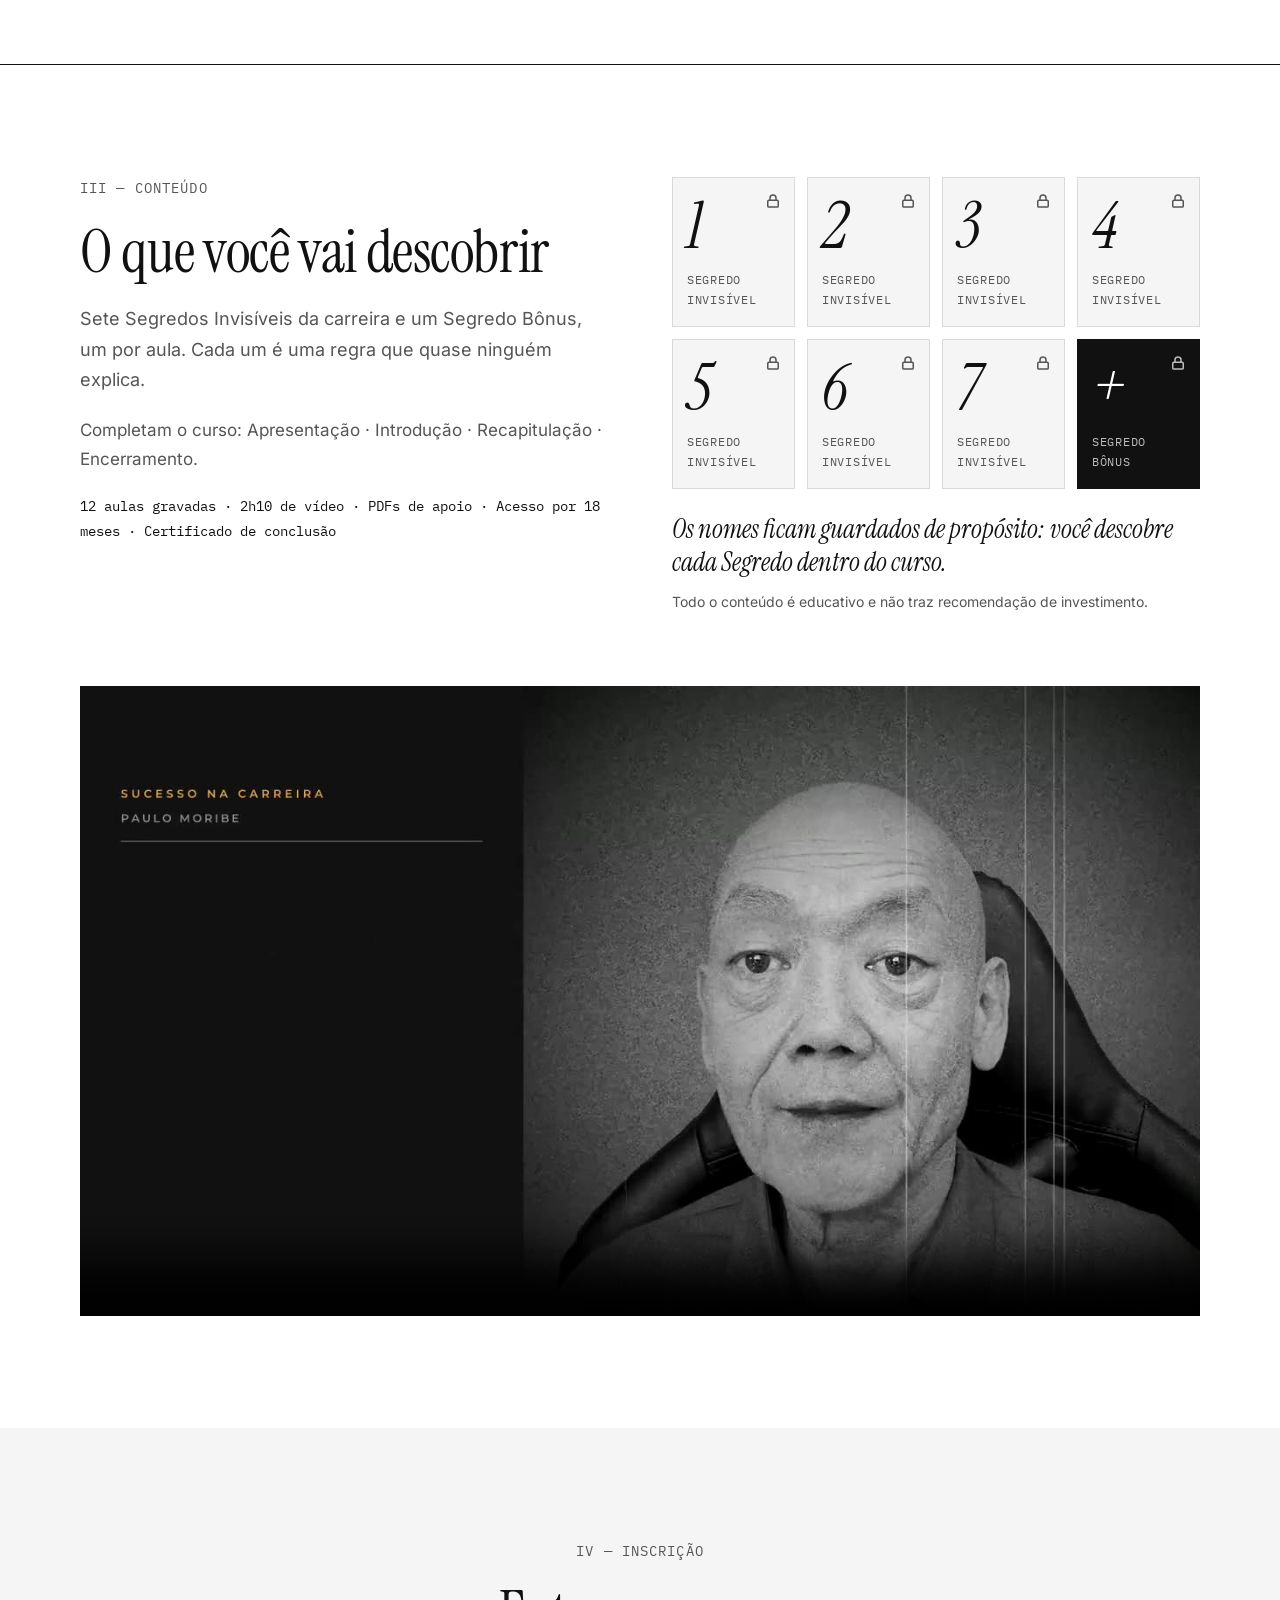
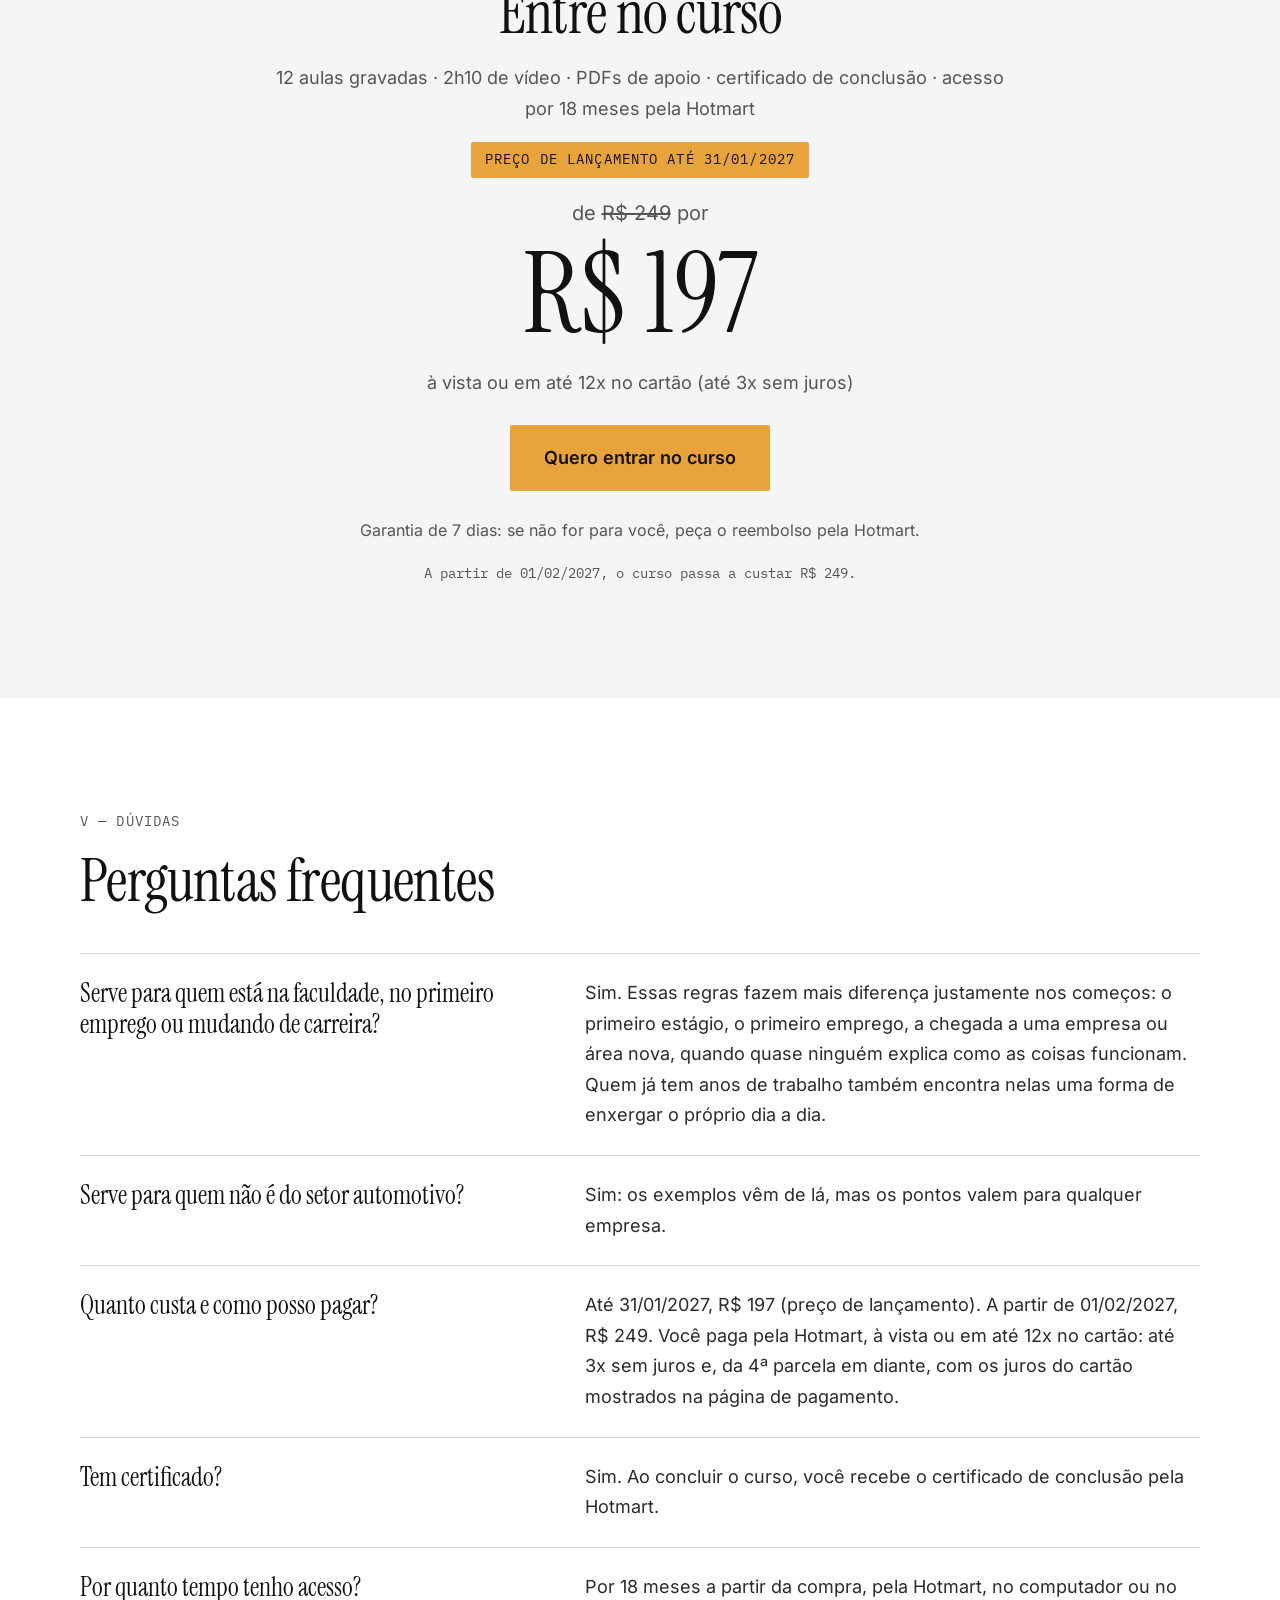
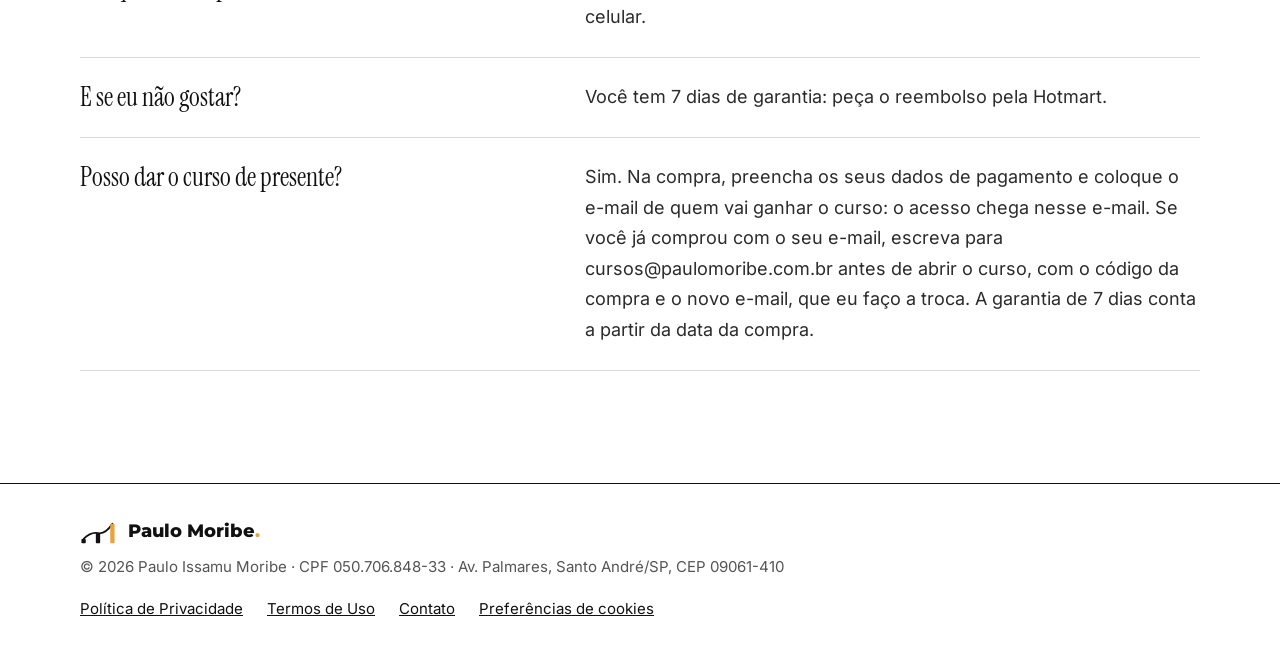
==== commit b5616633: "Preço de lançamento: R$ 197 até 31/01/2027, depois R$ 249; até 12x (3x sem juros) Selo no topo e na " ====
--- a/index.html
+++ b/index.html
@@ -26,6 +26,7 @@
     <p class="lead">Engenheiro, três décadas de carreira em multinacionais do setor automotivo, vinte delas em cargos de gerência. Organizei o que aprendi em um curso prático.</p>
     <p class="sub">Para quem está começando, recomeçando ou sente que entrega mais do que o cargo pede.</p>
     <a class="btn" href="#oferta">Quero entrar no curso</a>
+    <p class="mono herolaunch" data-launch data-fill="selo_hero">Preço de lançamento: R$ 197 até 31/01/2027</p>
   </div>
   <figure><img src="assets/paulo.jpg" alt="Retrato de Paulo Moribe" width="640" height="640"><figcaption>Paulo Moribe — engenheiro, três décadas na indústria automotiva.</figcaption></figure>
 </header>
@@ -78,15 +79,18 @@
   <div class="mono">IV — Inscrição</div>
   <h2>Entre no curso</h2>
   <p class="incl">12 aulas gravadas · 2h10 de vídeo · PDFs de apoio · certificado de conclusão · acesso por 18 meses pela Hotmart</p>
-  <div class="price" data-fill="preco">R$ 249</div>
-  <p class="pay" data-fill="parcelamento">à vista ou em até 3x sem juros</p>
+  <div class="mono launch" data-launch data-fill="selo_lancamento">Preço de lançamento até 31/01/2027</div>
+  <div class="was" data-launch>de <s data-fill="preco_cheio">R$ 249</s> por</div>
+  <div class="price" data-fill="preco">R$ 197</div>
+  <p class="pay" data-fill="parcelamento">à vista ou em até 12x no cartão (até 3x sem juros)</p>
   <div style="margin-top:8px"><a class="btn" data-buy href="https://pay.hotmart.com/A104826464F" target="_blank" rel="noopener">Quero entrar no curso</a></div>
   <p class="guar">Garantia de 7 dias: se não for para você, peça o reembolso pela Hotmart.</p>
+  <p class="after" data-launch data-fill="aviso_preco">A partir de 01/02/2027, o curso passa a custar R$ 249.</p>
 </div></section>
 
 <section class="faq"><div class="wrap">
   <div class="head"><div class="mono">V — Dúvidas</div><h2>Perguntas frequentes</h2></div>
-  <div class="list"><div class="row"><div class="qu">Serve para quem está na faculdade, no primeiro emprego ou mudando de carreira?</div><div>Sim. Essas regras fazem mais diferença justamente nos começos: o primeiro estágio, o primeiro emprego, a chegada a uma empresa ou área nova, quando quase ninguém explica como as coisas funcionam. Quem já tem anos de trabalho também encontra nelas uma forma de enxergar o próprio dia a dia.</div></div><div class="row"><div class="qu">Serve para quem não é do setor automotivo?</div><div>Sim: os exemplos vêm de lá, mas os pontos valem para qualquer empresa.</div></div><div class="row"><div class="qu">Quanto custa e como posso pagar?</div><div>R$ 249, à vista ou em até 3x sem juros, pela Hotmart.</div></div><div class="row"><div class="qu">Tem certificado?</div><div>Sim. Ao concluir o curso, você recebe o certificado de conclusão pela Hotmart.</div></div><div class="row"><div class="qu">Por quanto tempo tenho acesso?</div><div>Por 18 meses a partir da compra, pela Hotmart, no computador ou no celular.</div></div><div class="row"><div class="qu">E se eu não gostar?</div><div>Você tem 7 dias de garantia: peça o reembolso pela Hotmart.</div></div><div class="row"><div class="qu">Posso dar o curso de presente?</div><div>Sim. Na compra, preencha os seus dados de pagamento e coloque o e-mail de quem vai ganhar o curso: o acesso chega nesse e-mail. Se você já comprou com o seu e-mail, escreva para cursos@paulomoribe.com.br antes de abrir o curso, com o código da compra e o novo e-mail, que eu faço a troca. A garantia de 7 dias conta a partir da data da compra.</div></div></div>
+  <div class="list"><div class="row"><div class="qu">Serve para quem está na faculdade, no primeiro emprego ou mudando de carreira?</div><div>Sim. Essas regras fazem mais diferença justamente nos começos: o primeiro estágio, o primeiro emprego, a chegada a uma empresa ou área nova, quando quase ninguém explica como as coisas funcionam. Quem já tem anos de trabalho também encontra nelas uma forma de enxergar o próprio dia a dia.</div></div><div class="row"><div class="qu">Serve para quem não é do setor automotivo?</div><div>Sim: os exemplos vêm de lá, mas os pontos valem para qualquer empresa.</div></div><div class="row"><div class="qu">Quanto custa e como posso pagar?</div><div data-fill="faq_preco">Até 31/01/2027, R$ 197 (preço de lançamento). A partir de 01/02/2027, R$ 249. Você paga pela Hotmart, à vista ou em até 12x no cartão: até 3x sem juros e, da 4ª parcela em diante, com os juros do cartão mostrados na página de pagamento.</div></div><div class="row"><div class="qu">Tem certificado?</div><div>Sim. Ao concluir o curso, você recebe o certificado de conclusão pela Hotmart.</div></div><div class="row"><div class="qu">Por quanto tempo tenho acesso?</div><div>Por 18 meses a partir da compra, pela Hotmart, no computador ou no celular.</div></div><div class="row"><div class="qu">E se eu não gostar?</div><div>Você tem 7 dias de garantia: peça o reembolso pela Hotmart.</div></div><div class="row"><div class="qu">Posso dar o curso de presente?</div><div>Sim. Na compra, preencha os seus dados de pagamento e coloque o e-mail de quem vai ganhar o curso: o acesso chega nesse e-mail. Se você já comprou com o seu e-mail, escreva para cursos@paulomoribe.com.br antes de abrir o curso, com o código da compra e o novo e-mail, que eu faço a troca. A garantia de 7 dias conta a partir da data da compra.</div></div></div>
 </div></section>
 <footer><div class="wrap">
   <div class="l"><a class="brand" href="index.html"><svg width="36" height="26" viewBox="0 0 100 72" role="img" aria-label="Logo Paulo Moribe: arco passando por três apoios crescentes"><path d="M10 58 Q30 38 50 42 Q70 46 90 16" fill="none" stroke="#111111" stroke-width="5" stroke-linecap="round"></path><rect x="4" y="58" width="12" height="12" rx="2" fill="#111111"></rect><rect x="44" y="42" width="12" height="28" rx="2" fill="#111111"></rect><rect x="84" y="16" width="12" height="54" rx="2" fill="#E8A33D"></rect></svg><b>Paulo Moribe<i>.</i></b></a>
--- a/assets/site.css
+++ b/assets/site.css
@@ -91,6 +91,12 @@
 .offer .price{font-family:'Instrument Serif',serif;font-size:clamp(76px,12vw,112px);line-height:1;color:#111}
 .offer .pay{font-size:18px;color:#555}
 .offer .guar{font-size:16px;color:#555;margin-top:8px}
+.offer .launch{color:#111;background:#E8A33D;padding:6px 14px;border-radius:2px}
+.offer .was{font-size:20px;color:#555;margin-bottom:-10px}
+.offer .was s{text-decoration-thickness:2px}
+.offer .after{font-family:'IBM Plex Mono',monospace;font-size:14px;color:#555}
+.hero .herolaunch{margin-top:-12px;color:#111}
+.hero .herolaunch::before{content:'';display:inline-block;width:10px;height:10px;background:#E8A33D;margin-right:10px;vertical-align:1px}
 
 .faq .wrap{padding-top:112px;padding-bottom:112px}
 .faq .head{display:flex;flex-direction:column;gap:16px;margin-bottom:40px}
